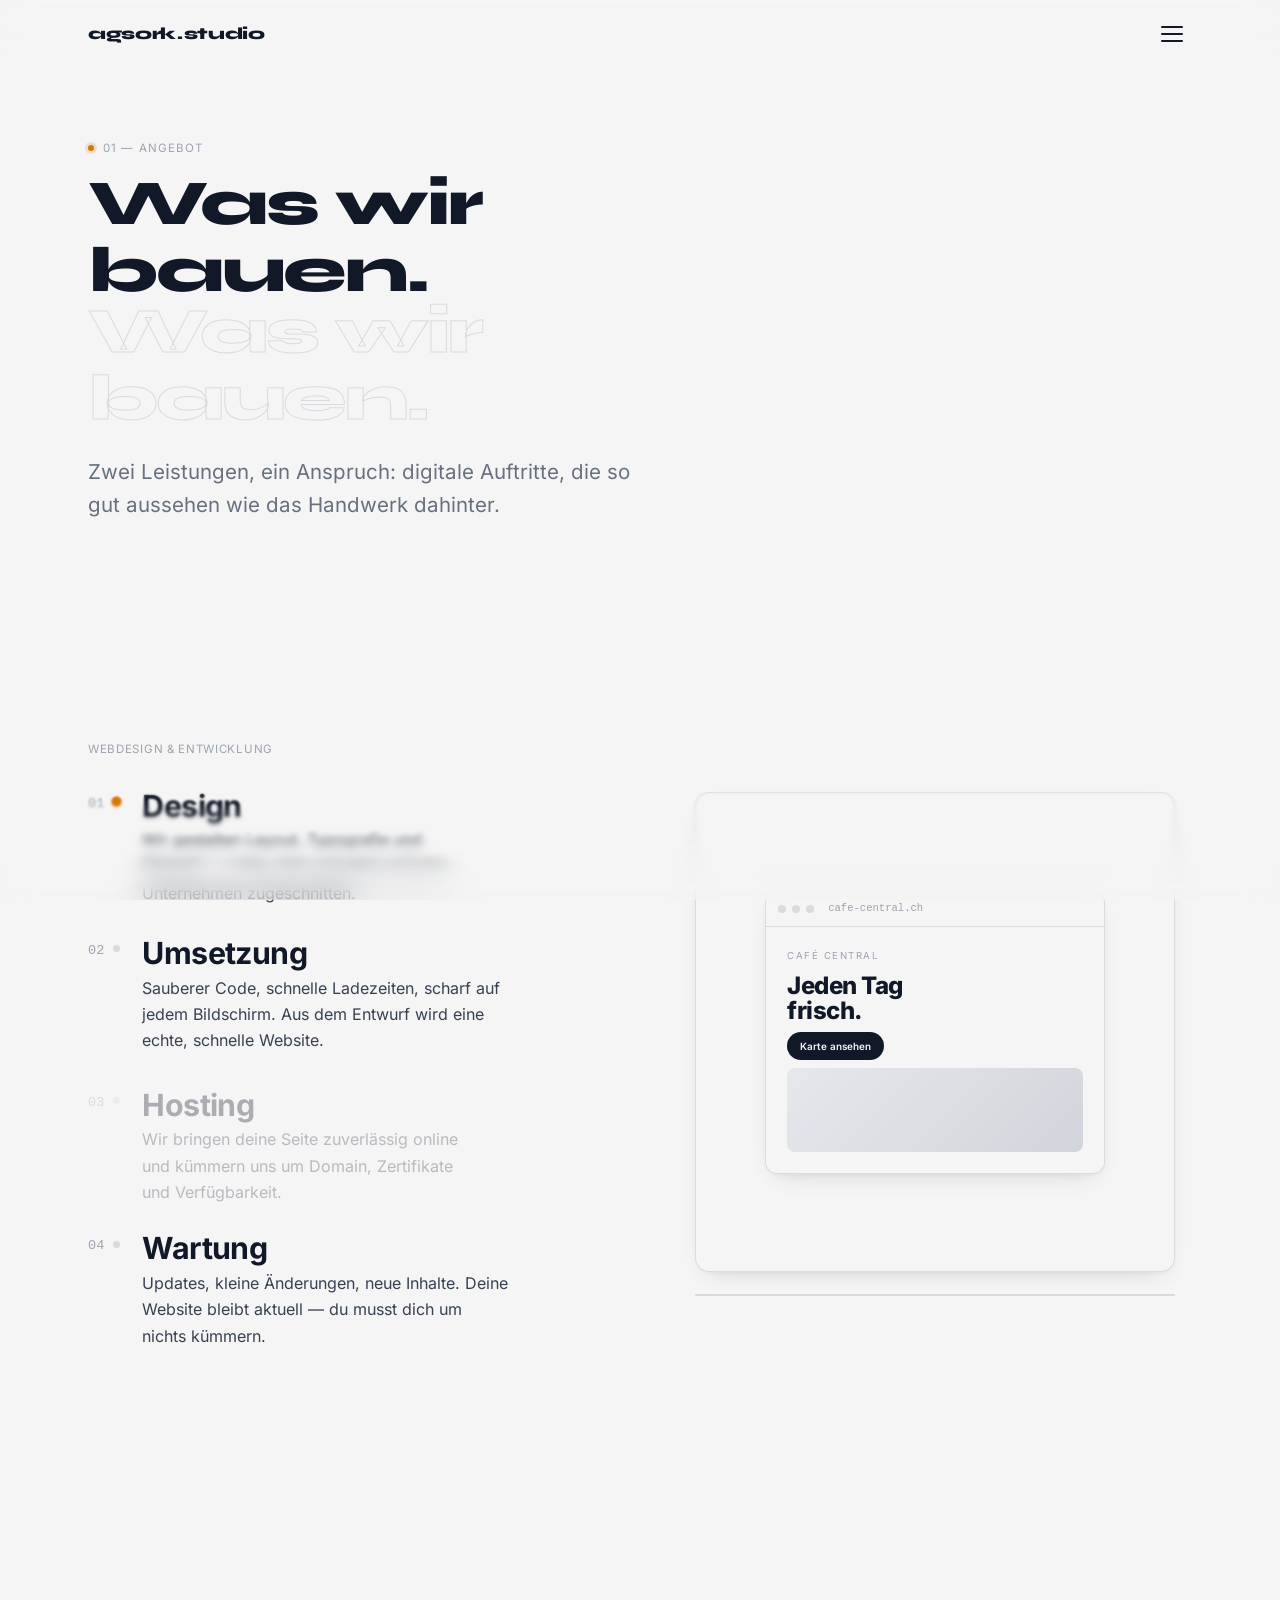
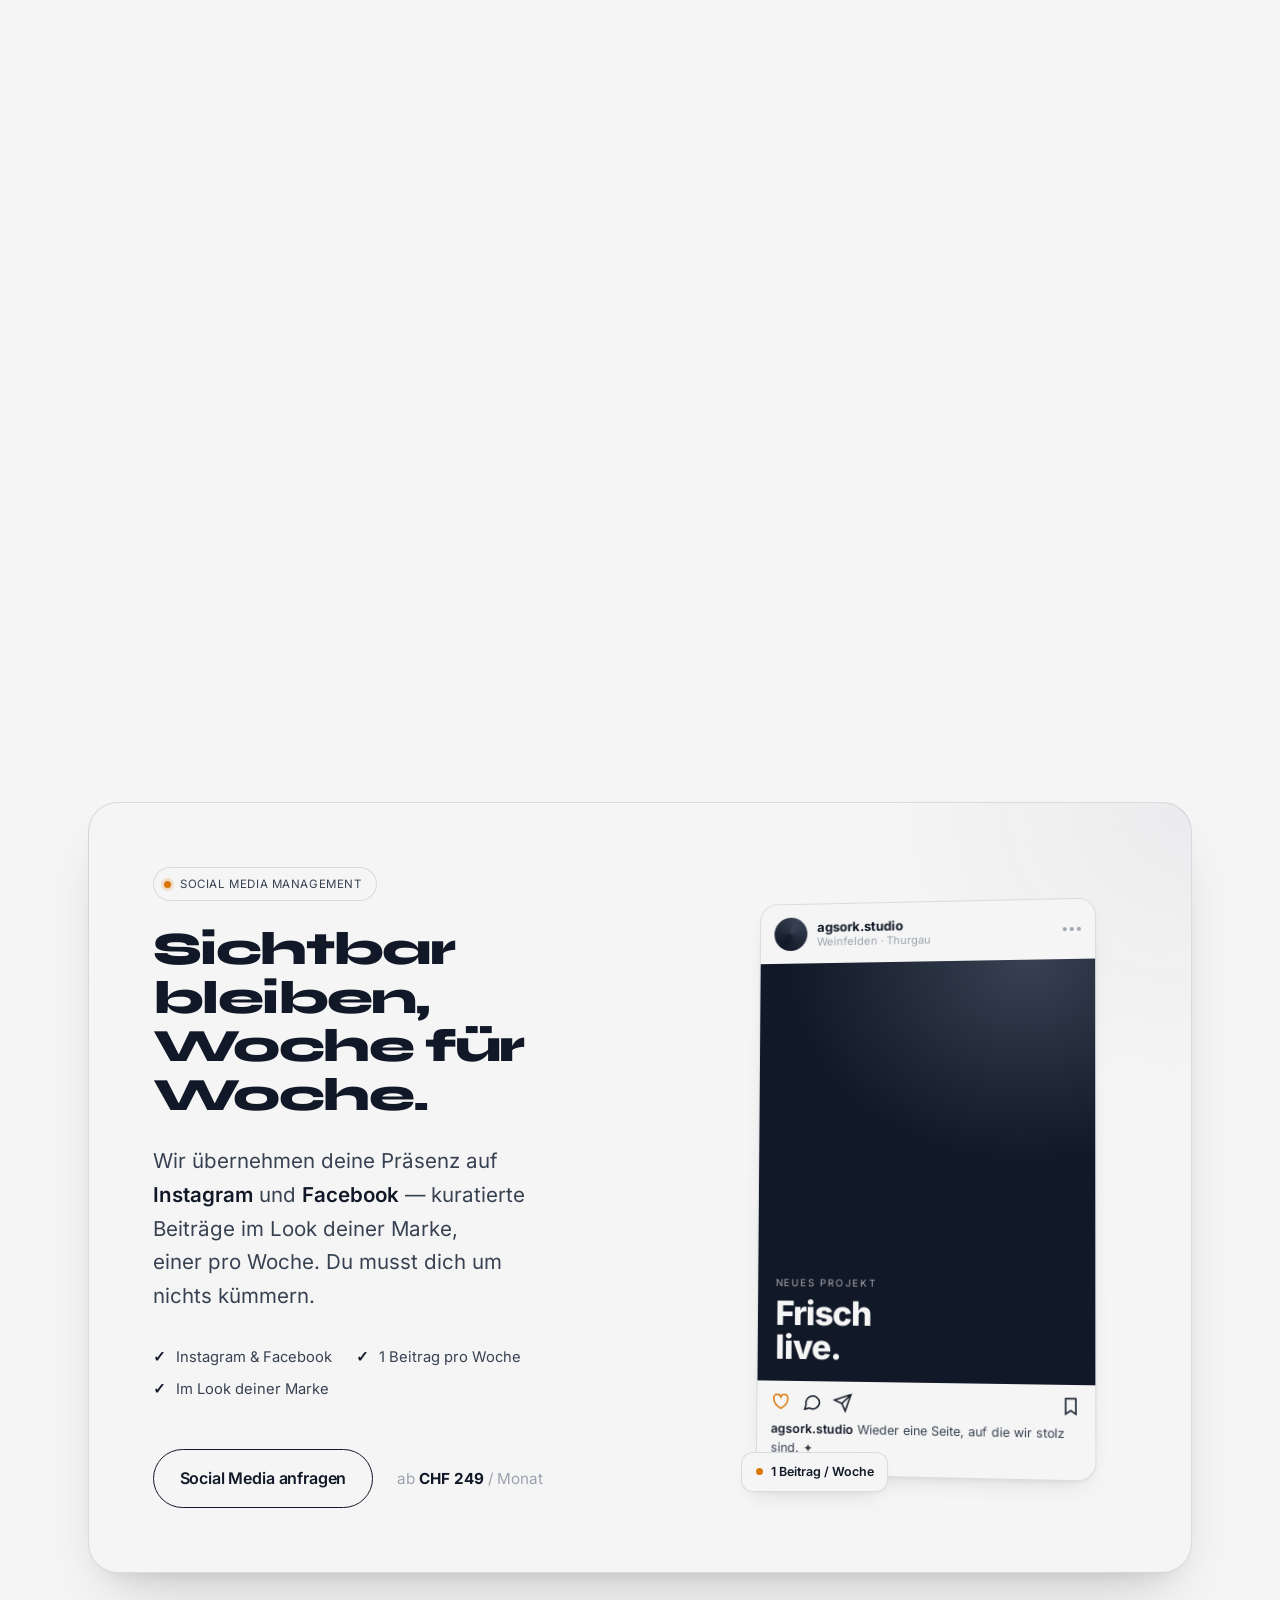
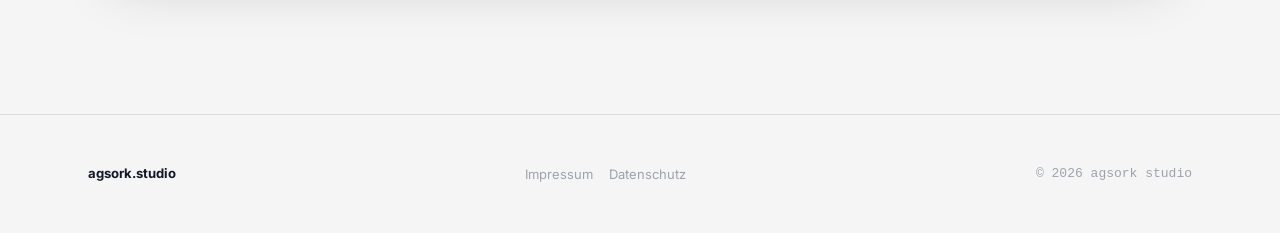
==== angebot/index.html @ 50e735db "P1-6: Portfolio selbstbewusster + Hero-Mockup gekennzeichnet - Portfolio-Lead einladend statt reiner" ====
<!DOCTYPE html>
<html lang="de-CH">
<head>
  <meta charset="UTF-8" />
  <meta name="viewport" content="width=device-width, initial-scale=1.0" />
  <title>Angebot — agsork studio</title>
  <meta
    name="description"
    content="Website-Erstellung und Social Media für Unternehmen im Thurgau: Design, Umsetzung, Hosting und Wartung — plus kuratierte Beiträge auf Instagram und Facebook."
  />

  <!-- Open Graph -->
  <meta property="og:type" content="website" />
  <meta property="og:url" content="https://agsork.studio/angebot/" />
  <meta property="og:title" content="Angebot — agsork studio" />
  <meta property="og:description" content="Website-Erstellung und Social Media für Unternehmen im Thurgau: Design, Umsetzung, Hosting und Wartung — plus kuratierte Beiträge auf Instagram und Facebook." />
  <meta property="og:locale" content="de_CH" />
  <meta property="og:site_name" content="agsork studio" />
  <meta property="og:image" content="https://agsork.studio/og-image.jpg" />

  <!-- Twitter / X -->
  <meta name="twitter:card" content="summary_large_image" />
  <meta name="twitter:site" content="@AgsorkStudio" />
  <meta name="twitter:image" content="https://agsork.studio/og-image.jpg" />
  <meta name="twitter:title" content="Angebot — agsork studio" />
  <meta name="twitter:description" content="Website-Erstellung und Social Media für Unternehmen im Thurgau: Design, Umsetzung, Hosting und Wartung — plus kuratierte Beiträge auf Instagram und Facebook." />

  <link rel="canonical" href="https://agsork.studio/angebot/" />

  <!-- Favicon: Original-Logo (PNG) -->
  <link rel="icon" type="image/png" sizes="32x32" href="/favicon-32.png?v=3" />
  <link rel="apple-touch-icon" sizes="180x180" href="/apple-touch-icon.png?v=3" />

  <!-- Schriften werden lokal gehostet (DSGVO/DSG Schweiz): @font-face in
       styles.css, Dateien unter /fonts/. Keine Anfrage an Google-Server. -->

  <link rel="stylesheet" href="/styles.css?v=1.4.11" />
</head>

<body>
  <!-- Skip-Link für Tastatur-/Screenreader-Nutzung -->
  <a class="skip-link" href="#main">Zum Inhalt springen</a>

  <!-- ============================================================
       KOPFZEILE / NAVIGATION
       Die volle Leiste minimiert sich beim Scrollen in die
       Liquid-Glass-Pille (.glass-dock); Refraktion via SVG-Filter
       (script.js, GlassDock), Fallback: Frosted Glass.
       ============================================================ -->
  <header class="site-header" id="siteHeader">
    <div class="container nav-shell">
      <div class="glass-dock" id="glassDock">
        <a class="wordmark" href="/" aria-label="agsork studio – Startseite">
          agsork<span class="wordmark-dot">.</span>studio
        </a>

        <button
          class="nav-toggle"
          id="navToggle"
          aria-expanded="false"
          aria-controls="menuOverlay"
          aria-haspopup="true"
          aria-label="Menü öffnen"
        >
          <span></span><span></span><span></span>
        </button>
      </div>
    </div>
  </header>

  <!-- ============================================================
       NAVIGATIONS-OVERLAY — MENÜ-LISTE
       Der Drei-Strich-Button fasst die vier Ziele zusammen und öffnet
       dieses Vollflächen-Overlay: die Ziele erscheinen als klare, grosse
       Liste (Mechanik in script.js → NavMenu). Jedes Ziel ist eine
       eigene Seite.
       ============================================================ -->
  <div class="menu-overlay" id="menuOverlay" aria-hidden="true">
    <nav class="option-wheel" id="navWheel" aria-label="Hauptnavigation">
      <a class="option-wheel__item" href="/angebot/">Angebot</a>
      <a class="option-wheel__item" href="/pricing/">Pricing</a>
      <a class="option-wheel__item" href="/portfolio/">Portfolio</a>
      <a class="option-wheel__item" href="/kontakt/">Kontakt</a>
    </nav>
  </div>

  <main id="main">
    <!-- ============================================================
         ANGEBOTE
         ============================================================ -->
    <section class="section angebot" id="angebot">
      <div class="container">
        <header class="section-head">
          <p class="eyebrow reveal">01 — Angebot</p>
          <h1 class="kinetic-title">
            <span class="kt-row" data-dir="l">Was wir bauen.</span>
            <span class="kt-row kt-ghost" data-dir="r" aria-hidden="true">Was wir bauen.</span>
          </h1>
          <p class="section-lead reveal" style="--i: 1">
            Zwei Leistungen, ein Anspruch: digitale Auftritte, die so gut
            aussehen wie das Handwerk dahinter.
          </p>
        </header>
      </div>

      <!-- ---------- 4.1 Website-Erstellung: sticky Scroll-Story ---------- -->
      <div class="ws-scroll" id="wsScroll" data-steps="4">
        <div class="ws-sticky">
          <div class="container ws-grid">
            <!-- Textspalte: Schritte -->
            <div class="ws-text">
              <p class="ws-kicker">Webdesign &amp; Entwicklung</p>
              <ol class="ws-steps" id="wsSteps">
                <li class="ws-step is-active" data-step="0">
                  <span class="ws-num">01</span>
                  <h2>Design</h2>
                  <p>
                    Wir gestalten Layout, Typografie und Bildwelt — ruhig, edel
                    und ganz auf dein Unternehmen zugeschnitten.
                  </p>
                </li>
                <li class="ws-step" data-step="1">
                  <span class="ws-num">02</span>
                  <h2>Umsetzung</h2>
                  <p>
                    Sauberer Code, schnelle Ladezeiten, scharf auf jedem Bildschirm.
                    Aus dem Entwurf wird eine echte, schnelle Website.
                  </p>
                </li>
                <li class="ws-step" data-step="2">
                  <span class="ws-num">03</span>
                  <h2>Hosting</h2>
                  <p>
                    Wir bringen deine Seite zuverlässig online und kümmern uns um
                    Domain, Zertifikate und Verfügbarkeit.
                  </p>
                </li>
                <li class="ws-step" data-step="3">
                  <span class="ws-num">04</span>
                  <h2>Wartung</h2>
                  <p>
                    Updates, kleine Änderungen, neue Inhalte. Deine Website bleibt
                    aktuell — du musst dich um nichts kümmern.
                  </p>
                </li>
              </ol>
            </div>

            <!-- Visualspalte: wechselt mit dem Scroll -->
            <div class="ws-visual" aria-hidden="true">
              <div class="ws-frame">
                <!-- 01 Design: Miniatur-Mockup statt abstrakter Balken (Aufgabe 8) -->
                <div class="ws-vis is-active" data-vis="0">
                  <div class="mini-browser">
                    <div class="mb-bar">
                      <span></span><span></span><span></span>
                      <em class="mb-url">cafe-central.ch</em>
                    </div>
                    <div class="mb-page">
                      <p class="mb-eyebrow">Café Central</p>
                      <p class="mb-title">Jeden Tag<br />frisch.</p>
                      <span class="mb-cta">Karte ansehen</span>
                      <div class="mb-media"></div>
                    </div>
                  </div>
                </div>
                <!-- 02 Umsetzung -->
                <div class="ws-vis" data-vis="1">
                  <div class="vis-build">
                    <span class="vb-line">&lt;section&gt;</span>
                    <span class="vb-line vb-indent">&lt;h1&gt;agsork&lt;/h1&gt;</span>
                    <span class="vb-line vb-indent">&lt;p&gt;…&lt;/p&gt;</span>
                    <span class="vb-line">&lt;/section&gt;</span>
                    <span class="vb-caret"></span>
                  </div>
                </div>
                <!-- 03 Hosting: SSL/Domain-Statusanzeige statt Node-Graph (Aufgabe 8) -->
                <div class="ws-vis" data-vis="2">
                  <div class="vh-panel">
                    <p class="vh-url">
                      <svg class="vh-lock" viewBox="0 0 24 24" fill="none" stroke="currentColor" stroke-width="2"><rect x="4" y="10" width="16" height="11" rx="2"/><path d="M8 10V7a4 4 0 0 1 8 0v3"/></svg>
                      https://deine-firma.ch
                    </p>
                    <ul class="vh-status">
                      <li><span>SSL-Zertifikat</span><b class="vh-ok">Gültig</b></li>
                      <li><span>Domain</span><b class="vh-ok">Aktiv</b></li>
                      <li><span>Server</span><b class="vh-live"><i></i>Online</b></li>
                    </ul>
                  </div>
                </div>
                <!-- 04 Wartung: „Update verfügbar → installiert"-Sequenz (Aufgabe 8) -->
                <div class="ws-vis" data-vis="3">
                  <div class="vu-card">
                    <p class="vu-row">
                      <i class="vu-dot"></i>
                      <span class="vu-text vu-text--avail">Update verfügbar…</span>
                      <span class="vu-text vu-text--done">✓ Installiert</span>
                    </p>
                    <span class="vu-bar"><i class="vu-fill"></i></span>
                    <p class="vu-meta">Wir kümmern uns — du merkst nichts davon.</p>
                  </div>
                </div>
              </div>

              <!-- Fortschrittsanzeige -->
              <div class="ws-progress">
                <span class="ws-progress-fill" id="wsProgressFill"></span>
              </div>
            </div>
          </div>
        </div>
      </div>

      <!-- ---------- Social Media Management ---------- -->
      <div class="social" id="social">
        <div class="container">
          <div class="social-panel">
            <div class="social-copy">
              <p class="social-kicker reveal">
                <span class="social-kicker-dot" aria-hidden="true"></span>
                Social Media Management
              </p>
              <h2 class="social-title reveal" style="--i: 1">
                Sichtbar bleiben,<br />Woche für Woche.
              </h2>
              <p class="social-lead reveal" style="--i: 2">
                Wir übernehmen deine Präsenz auf <strong>Instagram</strong> und
                <strong>Facebook</strong> — kuratierte Beiträge im Look deiner Marke,
                einer pro Woche. Du musst dich um nichts kümmern.
              </p>
              <ul class="social-points reveal" style="--i: 3">
                <li>Instagram &amp; Facebook</li>
                <li>1 Beitrag pro Woche</li>
                <li>Im Look deiner Marke</li>
              </ul>
              <div class="social-actions reveal" style="--i: 4">
                <a class="btn btn-ghost magnetic" href="/kontakt/">Social Media anfragen</a>
                <span class="social-price">ab <strong>CHF&nbsp;249</strong>&nbsp;/&nbsp;Monat</span>
              </div>
            </div>

            <!-- Visual: ein Beitrag im Marken-Look (das Ergebnis) -->
            <div class="social-visual reveal" style="--i: 2" aria-hidden="true">
              <article class="sp-post">
                <header class="sp-head">
                  <span class="sp-avatar"></span>
                  <span class="sp-id"><b>agsork.studio</b><i>Weinfelden · Thurgau</i></span>
                  <span class="sp-more"><i></i><i></i><i></i></span>
                </header>
                <div class="sp-media">
                  <span class="sp-media-kick">Neues Projekt</span>
                  <p class="sp-media-title">Frisch<br />live.</p>
                </div>
                <div class="sp-bar">
                  <span class="sp-acts">
                    <svg viewBox="0 0 24 24" class="sp-ic sp-ic--like" fill="none" stroke="currentColor" stroke-width="1.8"><path d="M12 20S3.5 14.6 3.5 8.9A4.4 4.4 0 0 1 12 6.2 4.4 4.4 0 0 1 20.5 8.9C20.5 14.6 12 20 12 20Z"/></svg>
                    <svg viewBox="0 0 24 24" class="sp-ic" fill="none" stroke="currentColor" stroke-width="1.8"><path d="M21 11.5a8.4 8.4 0 0 1-12.3 7.5L3 20.5l1.6-5.4A8.4 8.4 0 1 1 21 11.5Z"/></svg>
                    <svg viewBox="0 0 24 24" class="sp-ic" fill="none" stroke="currentColor" stroke-width="1.8"><path d="M22 2 11 13M22 2l-7 20-4-9-9-4 20-7Z"/></svg>
                  </span>
                  <svg viewBox="0 0 24 24" class="sp-ic" fill="none" stroke="currentColor" stroke-width="1.8"><path d="M6 3h12v18l-6-4-6 4V3Z"/></svg>
                </div>
                <p class="sp-caption"><b>agsork.studio</b> Wieder eine Seite, auf die wir stolz sind. ✦</p>
              </article>
              <div class="sp-badge">
                <span class="sp-badge-dot" aria-hidden="true"></span>
                1&nbsp;Beitrag / Woche
              </div>
            </div>
          </div>
        </div>
      </div>
    </section>
  </main>

  <!-- ============================================================
       FOOTER
       ============================================================ -->
  <footer class="site-footer">
    <div class="container footer-inner">
      <span class="footer-mark">agsork.studio</span>
      <nav class="footer-legal" aria-label="Rechtliches">
        <button
          class="footer-legal-link"
          type="button"
          data-modal-open="modalImpressum"
          aria-haspopup="dialog"
          aria-controls="modalImpressum"
        >Impressum</button>
        <button
          class="footer-legal-link"
          type="button"
          data-modal-open="modalDatenschutz"
          aria-haspopup="dialog"
          aria-controls="modalDatenschutz"
        >Datenschutz</button>
      </nav>
      <span class="footer-year" id="footerYear">© 2026 agsork studio</span>
    </div>
  </footer>

  <!-- ============================================================
       RECHTLICHES — MODALS (Impressum / Datenschutz)
       ============================================================ -->
  <div
    class="modal"
    id="modalImpressum"
    role="dialog"
    aria-modal="true"
    aria-labelledby="modalImpressumTitle"
    aria-hidden="true"
  >
    <div class="modal-backdrop" data-modal-close></div>
    <div class="modal-card" tabindex="-1">
      <header class="modal-head">
        <h2 class="modal-title" id="modalImpressumTitle">Impressum</h2>
        <button class="modal-close" type="button" data-modal-close aria-label="Dialog schliessen">
          <svg viewBox="0 0 24 24" fill="none" stroke="currentColor" stroke-width="2" aria-hidden="true">
            <path d="M6 6l12 12M18 6 6 18" />
          </svg>
        </button>
      </header>
      <div class="modal-body">
        <p>
          Adrian Kux<br />
          Ottenbergstrasse 26<br />
          8572 Berg, Schweiz
        </p>
        <p>
          E-Mail: <a href="mailto:adrian.kux@agsork.studio">adrian.kux@agsork.studio</a><br />
          Telefon: <a href="tel:+41782694229">078 269 42 29</a>
        </p>
      </div>
    </div>
  </div>

  <div
    class="modal"
    id="modalDatenschutz"
    role="dialog"
    aria-modal="true"
    aria-labelledby="modalDatenschutzTitle"
    aria-hidden="true"
  >
    <div class="modal-backdrop" data-modal-close></div>
    <div class="modal-card" tabindex="-1">
      <header class="modal-head">
        <h2 class="modal-title" id="modalDatenschutzTitle">Datenschutzerklärung</h2>
        <button class="modal-close" type="button" data-modal-close aria-label="Dialog schliessen">
          <svg viewBox="0 0 24 24" fill="none" stroke="currentColor" stroke-width="2" aria-hidden="true">
            <path d="M6 6l12 12M18 6 6 18" />
          </svg>
        </button>
      </header>
      <div class="modal-body">
        <h3>Verantwortliche Person</h3>
        <p>
          Adrian Kux<br />
          Ottenbergstrasse 26<br />
          8572 Berg, Schweiz<br />
          E-Mail: <a href="mailto:adrian.kux@agsork.studio">adrian.kux@agsork.studio</a>
        </p>
        <p>
          Diese Datenschutzerklärung informiert dich darüber, welche
          Personendaten beim Besuch von agsork.studio bearbeitet werden.
        </p>
        <h3>Hosting und technische Bereitstellung</h3>
        <p>
          Diese Website wird über GitHub Pages gehostet und über Cloudflare
          als Content-Delivery-Netzwerk ausgeliefert. Dabei werden automatisch
          technische Daten wie deine IP-Adresse, Browsertyp und
          Zugriffszeitpunkt in Server-Logs verarbeitet. Beide Anbieter haben
          Serverstandorte auch in den USA; eine Datenübermittlung ins Ausland
          ist damit möglich.
        </p>
        <h3>Schriften</h3>
        <p>
          Die verwendeten Schriften werden lokal von diesem Server
          ausgeliefert. Es werden dabei keine Personendaten an Dritte
          (insbesondere nicht an Google) übermittelt.
        </p>
        <h3>Kontaktaufnahme per E-Mail</h3>
        <p>
          Wenn du uns über die auf der Website angegebene E-Mail-Adresse
          kontaktierst, werden die von dir mitgeteilten Daten (z. B. Name,
          E-Mail-Adresse, Inhalt deiner Nachricht) zur Bearbeitung deiner
          Anfrage verwendet. Eingehende E-Mails an adrian.kux@agsork.studio
          werden über Cloudflare Email Routing an ein Gmail-Postfach
          (Google LLC, USA) weitergeleitet.
        </p>
        <h3>Cookies</h3>
        <p>Diese Website selbst setzt keine eigenen Cookies.</p>
        <h3>Deine Rechte</h3>
        <p>
          Du hast das Recht, Auskunft über deine bei uns bearbeiteten
          Personendaten zu verlangen sowie deren Berichtigung oder Löschung
          zu beantragen. Wende dich dazu an die oben genannte Kontaktadresse.
        </p>
        <h3>Änderungen</h3>
        <p>
          Wir behalten uns vor, diese Datenschutzerklärung anzupassen, sobald
          sich die Datenbearbeitung auf dieser Website ändert (z. B. bei
          Einführung eines Kontaktformulars oder von Analyse-Tools).
        </p>
      </div>
    </div>
  </div>

  <script src="/script.js?v=1.4.11"></script>
</body>
</html>
---- styles.css ----
/* ============================================================
   agsork studio — styles.css
   Design-System: 4 neutrale Basisfarben + 1 Amber-Akzent, der
   ausschliesslich „live/aktueller Status" bedeutet (nie CTAs).
   Fonts: 2 Familien, LOKAL gehostet (DSGVO/DSG) — Inter (Body/UI),
   Syne (Display-Headlines & Wordmark). Zahlen/Meta: System-Mono.
   ============================================================ */

/* ---------- Schriften: lokal gehostet (Variable Fonts, /fonts/) ----------
   Kein Google-Fonts-Request mehr. Inter deckt 300–800 in EINER Datei ab,
   Syne 700–800 — zusammen ~83 KB. font-display: swap → sofort lesbar. */
@font-face {
  font-family: "Inter";
  font-style: normal;
  font-weight: 300 800;
  font-display: swap;
  src: url("/fonts/Inter-Variable.woff2") format("woff2");
}
@font-face {
  font-family: "Syne";
  font-style: normal;
  font-weight: 700 800;
  font-display: swap;
  src: url("/fonts/Syne-Variable.woff2") format("woff2");
}

/* ---------- Design-Tokens ---------- */
:root {
  /* Farben — 4 neutrale Basisfarben + 1 Akzent (Aufgabe 1) */
  --c-dark: #111827;   /* Überschriften; Hintergrund CTA Typ 1; Text CTA Typ 2 */
  --c-light: #F5F5F5;  /* Seitenhintergrund; Text CTA Typ 1; Hintergrund CTA Typ 2 */
  --c-mid: #374151;    /* Fliesstext-Grundton */
  --c-muted: #9CA3AF;  /* gedämpfter Fliesstext, Labels/Captions */
  --c-border: rgba(156, 163, 175, 0.32); /* Haarlinien — Tint von --c-muted */

  /* Einzige Akzentfarbe: Amber = „live/aktueller Status", NICHT für CTAs.
     (Alternative, falls kräftiger gewünscht: #EA580C) */
  --c-warm: #D97706;
  --c-warm-soft: rgba(217, 119, 6, 0.18);

  /* Tiefe: weiche, geschichtete Schatten (10x: Depth statt flacher Borders) */
  --shadow-sm: 0 1px 2px rgba(12, 14, 24, 0.04), 0 2px 5px rgba(12, 14, 24, 0.03);
  --shadow-md: 0 10px 24px -12px rgba(12, 14, 24, 0.16), 0 3px 8px -4px rgba(12, 14, 24, 0.07);
  --shadow-lg: 0 30px 60px -26px rgba(12, 14, 24, 0.24), 0 12px 26px -16px rgba(12, 14, 24, 0.12);

  /* Typo — vier Familien mit klar begrenzten Rollen (Aufgabe 2) */
  --font-body: "Inter", -apple-system, "Segoe UI", Roboto, Helvetica, Arial, sans-serif;
  /* Brand/Kicker war Silkscreen → jetzt Inter (2-Font-Setup). Die
     Wordmark nutzt separat Syne (--font-display), siehe .wordmark. */
  --font-brand: var(--font-body);
  /* Zahlen/Meta war JetBrains Mono → System-Mono (kein Webfont). */
  --font-mono: ui-monospace, "SF Mono", "Cascadia Mono", Menlo, Consolas, monospace;
  --font-display: "Syne", sans-serif;
  --fs-hero: clamp(2.75rem, 8.5vw, 6.25rem);
  --fs-h2: clamp(2.1rem, 5.5vw, 4rem);
  --fs-h3: clamp(1.4rem, 2.6vw, 1.9rem);
  --fs-h4: clamp(1.15rem, 1.8vw, 1.35rem);
  --fs-body: clamp(1rem, 1.05vw, 1.125rem);
  --fs-lead: clamp(1.1rem, 1.6vw, 1.35rem);
  --fs-small: 0.8125rem;
  --lh-tight: 1.04;
  --lh-body: 1.65;

  /* Spacing-System */
  --space-1: 0.5rem;
  --space-2: 1rem;
  --space-3: 1.5rem;
  --space-4: 2rem;
  --space-5: 3rem;
  --space-6: 4rem;
  --space-7: 6rem;
  --space-8: 8rem;

  /* Layout */
  --maxw: 1200px;
  --gutter: clamp(1.25rem, 5vw, 3rem);
  --section-pad: clamp(4.5rem, 11vw, 9rem);
  --radius: 14px;
  --header-h: 68px;

  /* Easing — milkshake: überschwingend/federnd */
  --ease-overshoot: cubic-bezier(0.16, 1.3, 0.3, 1);
  --ease-back: cubic-bezier(0.34, 1.56, 0.64, 1);
  --ease-out: cubic-bezier(0.22, 1, 0.36, 1);
}

/* ---------- Reset & Basis ---------- */
*,
*::before,
*::after {
  box-sizing: border-box;
  margin: 0;
  padding: 0;
}

html {
  scroll-behavior: smooth;
  scroll-padding-top: calc(var(--header-h) + 12px);
  -webkit-text-size-adjust: 100%;
}

body {
  font-family: var(--font-body);
  font-size: var(--fs-body);
  line-height: var(--lh-body);
  color: var(--c-mid);
  background: var(--c-light);
  -webkit-font-smoothing: antialiased;
  text-rendering: optimizeLegibility;
  overflow-x: hidden;
}

h1, h2, h3, h4 {
  color: var(--c-dark);
  line-height: var(--lh-tight);
  font-weight: 700;
  letter-spacing: -0.02em;
}

p { text-wrap: pretty; }

a { color: inherit; text-decoration: none; }

img, svg, canvas { display: block; max-width: 100%; }

::selection { background: var(--c-dark); color: var(--c-light); }

/* Sichtbarer Fokus für Tastatur */
:focus-visible {
  outline: 2px solid var(--c-dark);
  outline-offset: 3px;
  border-radius: 4px;
}

.skip-link {
  position: fixed;
  top: -100px;
  left: var(--gutter);
  z-index: 200;
  background: var(--c-dark);
  color: var(--c-light);
  padding: 0.6rem 1rem;
  border-radius: 8px;
  font-size: var(--fs-small);
  transition: top 0.25s var(--ease-out);
}
.skip-link:focus { top: 12px; }

/* ---------- Layout-Helfer ---------- */
.container {
  width: 100%;
  max-width: var(--maxw);
  margin-inline: auto;
  padding-inline: var(--gutter);
}

.section {
  padding-block: var(--section-pad);
}

/* Unterseiten (1.4): ist ein Abschnitt das erste Element im <main>, liegt er
   direkt unter der fixen Kopfzeile → zusätzlicher oberer Abstand, damit die
   Eyebrow/Headline nicht an der Leiste klebt. Auf der Startseite ist das
   erste Element der Hero (nicht .section) → hier nicht betroffen. */
main > .section:first-child {
  padding-top: calc(var(--header-h) + clamp(2.25rem, 5vw, 4rem));
}

/* Sticky-Footer: kurze Seiten (z. B. Kontakt) sollen den Footer trotzdem
   an den unteren Rand schieben statt Leerraum darunter zu lassen. */
body {
  min-height: 100svh;
  display: flex;
  flex-direction: column;
}
main { flex: 1 0 auto; }
.site-footer { flex-shrink: 0; }

/* Abgesetzte Sektionen: KEIN eigener Grauton mehr — Rhythmus/Trennung
   ausschliesslich über Haarlinien-Borders (Aufgabe 1) */
.pricing { border-block: 1px solid var(--c-border); }
.kontakt { border-top: 1px solid var(--c-border); }

/* ---------- Buttons ---------- */
.btn {
  display: inline-flex;
  align-items: center;
  justify-content: center;
  gap: 0.5rem;
  padding: 0.95rem 1.6rem;
  font-size: var(--fs-body);
  font-weight: 600;
  letter-spacing: -0.01em;
  border-radius: 100px;
  border: 1px solid transparent;
  cursor: pointer;
  transition: transform 0.5s var(--ease-back), background 0.3s ease,
    color 0.3s ease, border-color 0.3s ease;
  will-change: transform;
}
.btn-lg { padding: 1.1rem 2.1rem; font-size: var(--fs-lead); }

.btn-primary { background: var(--c-dark); color: var(--c-light); box-shadow: var(--shadow-md); }
.btn-primary:hover { transform: translateY(-3px) scale(1.02); box-shadow: var(--shadow-lg); }

.btn-ghost {
  background: transparent;
  color: var(--c-dark);
  border-color: var(--c-dark);
}
.btn-ghost:hover { transform: translateY(-3px) scale(1.02); background: var(--c-dark); color: var(--c-light); }

.btn-text {
  display: inline-flex;
  align-items: center;
  gap: 0.4rem;
  font-weight: 500;
  color: var(--c-mid);
  position: relative;
  padding: 0.5rem 0.2rem;
}
.btn-text::after {
  content: "";
  position: absolute;
  left: 0.2rem;
  bottom: 0.25rem;
  width: 0;
  height: 1px;
  background: var(--c-dark);
  transition: width 0.4s var(--ease-out);
}
.btn-text:hover { color: var(--c-dark); }
.btn-text:hover::after { width: calc(100% - 0.4rem); }

/* ============================================================
   KOPFZEILE — GLASS DOCK
   Volle, transparente Leiste am Seitenanfang; beim Scrollen
   minimiert sie sich in eine schwebende Liquid-Glass-Pille.
   Die Refraktion (backdrop-filter: url(#glassDockFilter)) baut
   script.js (GlassDock) — hier liegen Morph & Fallback-Optik.
   ============================================================ */
.site-header {
  position: fixed;
  inset: 0 0 auto 0;
  z-index: 100;
  height: var(--header-h);
  display: flex;
  align-items: center;
  /* nur die Pille selbst fängt Klicks — die Flächen daneben
     bleiben durchklickbar, sobald die Leiste minimiert ist */
  pointer-events: none;
}

.nav-shell { display: flex; }

.glass-dock {
  pointer-events: auto;
  position: relative;
  display: flex;
  align-items: center;
  justify-content: space-between;
  width: 100%;
  max-width: 100%;
  margin-inline: auto;
  padding: 0.45rem 0;
  border-radius: 100px;
  background: transparent;
  transition:
    max-width 0.65s var(--ease-out),
    padding 0.65s var(--ease-out),
    background 0.45s ease,
    box-shadow 0.45s ease;
}

/* minimierter Zustand: schwebende Pille, mittig */
.site-header.is-condensed .glass-dock {
  max-width: 680px;
  padding: 0.6rem 1.6rem;
}

/* --- Glas-Optik der Pille (script.js setzt genau EINE Klasse) ---
   Standard: klares Liquid-Glass bei 5px — durchgehend, kein Umschalten
   beim Scrollen (siehe .glass-frost unten).
   1) .glass-frost — Standard überall: klares Glas, blur(5px)
   2) .glass-solid — ohne backdrop-filter: halbdeckende Fläche
   3) .glass-svg   — NUR wenn CFG.refraction=true (script.js): echte
                     SVG-Refraktion mit chromatischer Aberration. Sieht
                     im Stand edel aus, ruckelt/glitcht aber beim Scrollen
                     → standardmässig AUS. */
.site-header.is-condensed .glass-dock.glass-svg {
  /* wie das reactbits-Original: backgroundOpacity 0, saturation 1 —
     reine Refraktion ohne Milch-Schleier */
  background: transparent;
  -webkit-backdrop-filter: url(#glassDockFilter) saturate(1);
  backdrop-filter: url(#glassDockFilter) saturate(1);
  box-shadow:
    0 0 2px 1px color-mix(in oklch, black, transparent 85%) inset,
    0 0 10px 4px color-mix(in oklch, black, transparent 90%) inset,
    0 4px 16px rgba(17, 17, 26, 0.05),
    0 8px 24px rgba(17, 17, 26, 0.05),
    0 16px 56px rgba(17, 17, 26, 0.05),
    0 4px 16px rgba(17, 17, 26, 0.05) inset,
    0 8px 24px rgba(17, 17, 26, 0.05) inset,
    0 16px 56px rgba(17, 17, 26, 0.05) inset;
}
/* Scroll-Degrade (script.js): während des Scrollens rendert die Pille
   mit einem günstigen, fast klaren Glas (nur Hauch von Blur — bewusst
   KEIN Milchglas) — der SVG-Filter müsste sonst jeden Frame den
   kompletten Backdrop neu rastern (Software-Pfad, ruckelt). Nach
   ~150ms Ruhe kehrt die echte Refraktion zurück. */
.site-header.is-condensed .glass-dock.glass-svg.is-scrolling {
  -webkit-backdrop-filter: blur(5px) saturate(1.2);
  backdrop-filter: blur(5px) saturate(1.2);
}
/* Standard-Look: klares, durchgehendes Glas bei 5px (kein Milchglas,
   kein Umschalten). Sehr leichte weisse Grundfläche für Definition, ein
   feiner Innen-Highlight oben + dezenter Schlagschatten für die "schwebt"-
   Optik. */
.site-header.is-condensed .glass-dock.glass-frost {
  background: hsl(0 0% 100% / 0.14);
  -webkit-backdrop-filter: blur(5px) saturate(1.2);
  backdrop-filter: blur(5px) saturate(1.2);
  box-shadow:
    inset 0 1px 0 0 rgba(255, 255, 255, 0.55),
    inset 0 0 0 1px rgba(255, 255, 255, 0.22),
    0 8px 30px rgba(17, 17, 26, 0.10),
    0 2px 12px rgba(17, 17, 26, 0.06);
}
.site-header.is-condensed .glass-dock.glass-solid {
  background: rgba(245, 245, 245, 0.92);
  box-shadow: var(--shadow-md), inset 0 0 0 1px var(--c-border);
}

/* in der Pille rücken die Links etwas zusammen */
/* unsichtbares SVG mit der Filter-Definition (script.js hängt es an
   den body). display:none würde den Filter in Chromium deaktivieren. */
.glass-defs {
  position: fixed;
  inset: 0;
  width: 100%;
  height: 100%;
  opacity: 0;
  pointer-events: none;
  z-index: -1;
}

/* Kopfzeile: Wordmark in Syne (distinktive Marken-Schrift) */
.wordmark {
  font-family: var(--font-display); /* Syne — distinktive Marken-Schrift */
  font-weight: 800;
  font-size: 1.05rem;
  letter-spacing: -0.02em;
  color: var(--c-dark);
  transition: color 0.4s ease;
}
/* Punkt übernimmt die normale Wordmark-Farbe — bewusst KEIN Akzent (Aufgabe 1/3) */
.wordmark-dot { margin-inline: 1px; }

/* Drei-Strich-Button — jetzt auf ALLEN Breiten sichtbar. Er fasst die
   vier Nav-Ziele zusammen; geöffnet zeigt sie das Option-Wheel-Overlay. */
.nav-toggle {
  display: flex;
  flex-direction: column;
  gap: 5px;
  width: 40px;
  height: 40px;
  align-items: center;
  justify-content: center;
  background: none;
  border: none;
  cursor: pointer;
  z-index: 2;
}
.nav-toggle span {
  display: block;
  width: 22px;
  height: 2px;
  background: var(--c-dark);
  border-radius: 2px;
  transition: transform 0.35s var(--ease-out), opacity 0.25s ease,
    background 0.4s ease;
}

/* Menü offen: dunkles Overlay dahinter → Wortmarke + Button hell, damit
   sie lesbar bleiben; die drei Striche klappen zum × zusammen. */
.site-header.nav-open .wordmark,
.site-header.nav-open .wordmark-dot { color: var(--c-light); }
.site-header.nav-open .nav-toggle span { background: var(--c-light); }
.site-header.nav-open .nav-toggle span:nth-child(1) { transform: translateY(7px) rotate(45deg); }
.site-header.nav-open .nav-toggle span:nth-child(2) { opacity: 0; }
.site-header.nav-open .nav-toggle span:nth-child(3) { transform: translateY(-7px) rotate(-45deg); }

/* Menü offen: die Glas-Pille tritt zurück (transparent, kein Filter),
   damit sie auf dem dunklen Overlay nicht als heller Kasten stört.
   (!important gewinnt gegen die spezifischeren .glass-*-Regeln.) */
.site-header.nav-open .glass-dock {
  background: transparent !important;
  -webkit-backdrop-filter: none !important;
  backdrop-filter: none !important;
  box-shadow: none !important;
}

/* ============================================================
   NAVIGATIONS-OVERLAY + MENÜ-LISTE (1.4)
   Der Drei-Strich-Button öffnet ein dunkles Vollflächen-Overlay; die
   vier Ziele erscheinen als klare, grosse Liste (Mechanik: script.js
   → NavMenu). Kein Rad, keine Scroll-Physik — schnell & barrierefrei.
   ============================================================ */
body.menu-open { overflow: hidden; } /* Seite hinter dem Overlay einfrieren */

.menu-overlay {
  position: fixed;
  inset: 0;
  z-index: 95; /* unter Header (100) → Drei-Strich-Button bleibt oben klickbar */
  display: grid;
  place-items: center;
  /* dunkler Grund mit dezenter Vignette Richtung Menü (oben rechts) */
  background:
    radial-gradient(120% 90% at 82% 22%, rgba(31, 41, 55, 0.85), transparent 58%),
    rgba(17, 24, 39, 0.97);
  -webkit-backdrop-filter: blur(10px);
  backdrop-filter: blur(10px);
  visibility: hidden;
  opacity: 0;
  /* visibility springt erst NACH dem Ausblenden (wie bei den Modals) */
  transition: opacity 0.5s var(--ease-out), visibility 0s linear 0.5s;
}
.menu-overlay.is-open {
  visibility: visible;
  opacity: 1;
  transition: opacity 0.5s var(--ease-out);
}

/* Das Rad füllt das Overlay; die Items sind absolut positioniert und
   werden von JS (NavWheel) pro Frame transformiert. */
/* Menü-Liste: grosse Ziele, mittig gestapelt. Grosszügige Hitboxen
   (padding), deutliche Hover-/Fokus-Zustände, aktuelle Seite markiert.
   (Klassennamen .option-wheel* aus Kompatibilität beibehalten — es ist
   jetzt eine schlichte Liste, kein Rad.) */
.option-wheel {
  display: flex;
  flex-direction: column;
  align-items: center;
  justify-content: center;
  gap: clamp(0.25rem, 1.2vh, 0.9rem);
  width: 100%;
  height: 100%;
  padding: var(--gutter);
}
.option-wheel__item {
  display: block;
  padding: clamp(0.5rem, 1.5vh, 1rem) clamp(1rem, 4vw, 2rem);
  font-family: var(--font-display);
  font-size: clamp(2.1rem, 7vw, 3.4rem);
  font-weight: 700;
  line-height: 1.1;
  letter-spacing: -0.02em;
  text-decoration: none;
  color: #9aa0aa; /* gedämpft auf dunklem Grund */
  border-radius: 12px;
  transition: color 0.25s ease, transform 0.35s var(--ease-out);
}
.option-wheel__item:hover,
.option-wheel__item:focus-visible {
  color: #ffffff;
  transform: translateX(6px);
}
.option-wheel__item:focus-visible {
  outline: 2px solid var(--c-light);
  outline-offset: 6px;
}
/* aktuelle Seite: hell + Amber-Punkt-Marker */
.option-wheel__item[aria-current="page"] { color: #ffffff; }
.option-wheel__item[aria-current="page"]::before {
  content: "";
  display: inline-block;
  width: 0.5rem;
  height: 0.5rem;
  margin-right: 0.65rem;
  border-radius: 50%;
  background: var(--c-warm);
  vertical-align: middle;
}
@media (prefers-reduced-motion: reduce) {
  .option-wheel__item { transition: color 0.2s ease; }
  .option-wheel__item:hover,
  .option-wheel__item:focus-visible { transform: none; }
}

/* ============================================================
   3 — HERO
   ============================================================ */
/* Conversion-Blueprint-Hero (hell): Kicker → Headline → Sub → CTA(s) →
   Trust-Strip links, Produkt-Visual (Outcome) rechts. Klarheit vor Effekt. */
.hero {
  position: relative;
  min-height: 92svh;
  display: flex;
  align-items: center;
  overflow: hidden;
  padding-block: calc(var(--header-h) + clamp(2rem, 6vh, 4rem))
    clamp(3rem, 8vh, 5.5rem);
  /* flach im neuen System: eine helle Grundfarbe, keine zweite Tonstufe */
  background: var(--c-light);
}
.hero-grid {
  display: grid;
  grid-template-columns: 1.05fr 0.95fr;
  align-items: center;
  gap: clamp(2.5rem, 6vw, 5.5rem);
  width: 100%;
}
.hero-copy {
  position: relative;
  z-index: 2;
  max-width: 37rem;
}
/* Kicker / Positionierungs-Strip */
.hero-kicker {
  display: inline-flex;
  align-items: center;
  gap: 0.55rem;
  font-size: var(--fs-small);
  font-weight: 600;
  color: var(--c-mid);
  background: var(--c-light);
  border: 1px solid var(--c-border);
  padding: 0.4rem 0.9rem 0.4rem 0.65rem;
  border-radius: 100px;
  margin-bottom: var(--space-3);
}
.hero-kicker-dot {
  width: 7px;
  height: 7px;
  border-radius: 50%;
  background: var(--c-warm);
  box-shadow: 0 0 0 3px var(--c-warm-soft);
}
.hero-title {
  /* eigener, kleinerer Maßstab als --fs-hero: passt in die Textspalte (2 Zeilen) */
  font-size: clamp(2.4rem, 4.9vw, 4.15rem);
  font-weight: 800;
  letter-spacing: -0.035em;
  color: var(--c-dark);
  max-width: 14ch;
}
.hero-sub {
  margin-top: var(--space-3);
  font-size: var(--fs-lead);
  color: var(--c-mid);
  max-width: 42ch;
}
.hero-sub strong { color: var(--c-dark); font-weight: 600; }
.hero-actions {
  margin-top: var(--space-4);
  display: flex;
  align-items: center;
  gap: var(--space-2);
  flex-wrap: wrap;
}
/* Trust-Strip: ehrliche Signale statt erfundener Zahlen */
.hero-trust {
  margin-top: var(--space-4);
  list-style: none;
  display: flex;
  flex-wrap: wrap;
  gap: 0.5rem 1.5rem;
}
.hero-trust li {
  position: relative;
  padding-left: 1.45rem;
  font-size: 0.92rem;
  color: var(--c-mid);
}
.hero-trust li::before {
  content: "✓";
  position: absolute;
  left: 0;
  top: 0;
  color: var(--c-dark); /* neutral: Vertrauen/Bestätigung, kein „Live"-Signal */
  font-weight: 700;
}

/* ---------- Produkt-Visual: Browser-Mockup zeigt das Ergebnis ---------- */
.hero-visual {
  position: relative;
  z-index: 2;
  justify-self: center;
  width: 100%;
  max-width: 540px;
  perspective: 1400px;
}
.hv-browser {
  border: 1px solid var(--c-border);
  border-radius: 16px;
  overflow: hidden;
  background: var(--c-light);
  box-shadow: 0 40px 80px -34px rgba(12, 14, 34, 0.4),
    0 10px 30px -16px rgba(12, 14, 34, 0.16);
  transform: rotateY(-7deg) rotateX(2.5deg);
  transition: transform 0.7s var(--ease-out);
  will-change: transform;
}
.hero-visual:hover .hv-browser { transform: rotateY(-2deg) rotateX(1deg); }
.hv-bar {
  display: flex;
  align-items: center;
  gap: 7px;
  padding: 12px 15px;
  border-bottom: 1px solid var(--c-border);
}
.hv-bar > span { width: 10px; height: 10px; border-radius: 50%; background: var(--c-border); }
.hv-url {
  margin-left: 12px;
  font-style: normal;
  font-family: var(--font-mono);
  font-size: 0.76rem;
  color: var(--c-muted);
  border: 1px solid var(--c-border);
  border-radius: 100px;
  padding: 3px 13px;
}
.hv-page { padding: clamp(1.2rem, 2.6vw, 1.9rem); display: grid; gap: 0.85rem; }
.hv-nav {
  display: flex;
  align-items: center;
  justify-content: space-between;
  margin-bottom: 0.3rem;
}
.hv-logo { width: 72px; height: 12px; border-radius: 6px; background: var(--c-dark); }
.hv-links { display: flex; gap: 9px; }
.hv-links i { width: 26px; height: 8px; border-radius: 5px; background: var(--c-border); }
.hv-eyebrow {
  font-size: 0.66rem;
  letter-spacing: 0.18em;
  text-transform: uppercase;
  color: var(--c-muted);
}
.hv-title {
  font-size: clamp(1.7rem, 3.6vw, 2.3rem);
  font-weight: 800;
  letter-spacing: -0.03em;
  color: var(--c-dark);
  line-height: 1.04;
}
.hv-cta {
  justify-self: start;
  font-size: 0.78rem;
  font-weight: 600;
  color: var(--c-light);
  background: var(--c-dark);
  padding: 0.5rem 1.05rem;
  border-radius: 100px;
}
.hv-media {
  height: clamp(96px, 16vw, 140px);
  border-radius: 11px;
  margin-top: 0.3rem;
  background: linear-gradient(135deg, #e5e7eb, #d1d5db); /* neutrale Grautöne der Token-Familie */
  position: relative;
  overflow: hidden;
}
.hv-media::after {
  content: "";
  position: absolute;
  inset: 0;
  background: repeating-linear-gradient(-45deg, rgba(12, 14, 34, 0.05) 0 1px, transparent 1px 17px);
}
/* schwebende „Markenfarben"-Karte: Tiefe + zeigt das Design-Handwerk */
.hv-badge {
  position: absolute;
  left: -8px;
  bottom: -20px;
  display: inline-flex;
  align-items: center;
  gap: 0.55rem;
  background: var(--c-light);
  border: 1px solid var(--c-border);
  border-radius: 13px;
  padding: 0.6rem 0.95rem;
  box-shadow: 0 20px 44px -18px rgba(12, 14, 34, 0.34);
  font-size: 0.8rem;
  font-weight: 600;
  color: var(--c-dark);
  animation: heroFloat 6s var(--ease-out) infinite;
}
.hv-badge-swatches { display: flex; }
.hv-badge-swatches i {
  width: 17px;
  height: 17px;
  border-radius: 50%;
  border: 2px solid var(--c-light);
  margin-left: -6px;
}
.hv-badge-swatches i:nth-child(1) { background: var(--c-dark); margin-left: 0; }
.hv-badge-swatches i:nth-child(2) { background: var(--c-muted); }
.hv-badge-swatches i:nth-child(3) { background: var(--c-warm); }
@keyframes heroFloat {
  0%, 100% { transform: translateY(0); }
  50% { transform: translateY(-7px); }
}
.hero-scroll {
  position: absolute;
  bottom: clamp(0.5rem, 1.4vh, 1rem);
  left: 50%;
  transform: translateX(-50%);
  z-index: 2;
  display: flex;
  flex-direction: column;
  align-items: center;
  gap: 0.6rem;
  font-size: 0.7rem;
  letter-spacing: 0.22em;
  text-transform: uppercase;
  color: var(--c-muted);
}
.hero-scroll-line {
  width: 1px;
  height: 42px;
  background: linear-gradient(var(--c-muted), transparent);
  position: relative;
  overflow: hidden;
}
.hero-scroll-line::after {
  content: "";
  position: absolute;
  inset: 0;
  background: var(--c-dark);
  animation: scrollPulse 2.4s var(--ease-out) infinite;
}
@keyframes scrollPulse {
  0% { transform: translateY(-100%); }
  60%, 100% { transform: translateY(100%); }
}

/* ============================================================
   REVEAL-UTILITIES (Milkshake-Reveals, gestaffelt)
   ============================================================ */
.reveal {
  opacity: 0;
  transform: translateY(28px);
  transition: opacity 0.9s var(--ease-out),
    transform 0.9s var(--ease-overshoot);
  transition-delay: calc(var(--i, 0) * 90ms);
}
.reveal.is-visible {
  opacity: 1;
  transform: none;
}

/* Gegenläufiges Titel-Motiv */
.kinetic-title {
  overflow: hidden;
  font-size: var(--fs-h2);
  font-weight: 800;
  letter-spacing: -0.035em;
  margin-block: 0.2em 0.35em;
}
.kt-row {
  display: block;
  transform: translateX(-115%);
  opacity: 0;
  transition: transform 1.05s var(--ease-overshoot), opacity 0.6s ease;
}
.kt-row[data-dir="r"] { transform: translateX(115%); }
.kinetic-title.is-visible .kt-row { transform: none; opacity: 1; }
.kinetic-title.is-visible .kt-row[data-dir="r"] { transition-delay: 0.08s; }

/* "Ghost"-Zeile: ausgestanzte Outline-Type, monochrom */
.kt-ghost {
  color: transparent;
  -webkit-text-stroke: 1px var(--c-border);
  margin-top: -0.08em;
  opacity: 0.9;
}

/* ---------- Sektions-Kopf ---------- */
.section-head {
  max-width: 56ch;
  margin-bottom: clamp(2.5rem, 6vw, 4.5rem);
}
.eyebrow {
  display: inline-flex;
  align-items: center;
  gap: 0.55rem;
  font-family: var(--font-brand);
  font-size: 0.72rem;
  font-weight: 400;
  letter-spacing: 0.1em; /* Inter-Label: etwas Sperrung für den Kicker-Look */
  text-transform: uppercase;
  color: var(--c-muted);
}
.eyebrow::before {
  content: "";
  width: 6px;
  height: 6px;
  border-radius: 50%;
  background: var(--c-warm);
  box-shadow: 0 0 0 3px var(--c-warm-soft);
}
.section-lead {
  font-size: var(--fs-lead);
  color: var(--c-mid);
}

/* ---------- Typo-Rollen (Aufgabe 2) ---------- */
/* Display-Font Syne — AUSSCHLIESSLICH diese Klassen, bewusst KEINE
   pauschale h1–h4-Regel. (.hv-title und alle Karten-h3/h4 bleiben Inter.) */
.hero-title,
.kinetic-title,
.social-title,
.price-promise {
  font-family: var(--font-display);
}

/* Mono für Zahlen/Preise — nicht für ganze Sätze */
.price-amount,
.cur {
  font-family: var(--font-mono);
}
.price-sub { font-family: var(--font-mono); }
.price-sub em { font-family: var(--font-body); } /* „Hosting & Wartung" bleibt Inter */

/* ============================================================
   4.1 — WEBSITE: STICKY SCROLL-STORY
   ============================================================ */
.ws-scroll {
  position: relative;
  /* Höhe = Schritte × Viewport (siehe data-steps) */
  height: calc(4 * 92vh);
}
.ws-sticky {
  position: sticky;
  top: 0;
  height: 100vh;
  height: 100svh;
  display: flex;
  align-items: center;
}
.ws-grid {
  display: grid;
  grid-template-columns: 1fr 1fr;
  gap: clamp(2rem, 6vw, 5rem);
  align-items: center;
  width: 100%;
}
.ws-kicker {
  font-family: var(--font-brand);
  font-size: 0.72rem;
  font-weight: 400;
  letter-spacing: 0.06em;
  text-transform: uppercase;
  color: var(--c-muted);
  margin-bottom: var(--space-4);
}
.ws-steps { list-style: none; display: grid; gap: clamp(1.2rem, 3vw, 2rem); }
.ws-step {
  position: relative;
  padding-left: 3.4rem;
  opacity: 0.32;
  filter: blur(0.4px);
  transition: opacity 0.5s var(--ease-out), filter 0.5s ease,
    transform 0.6s var(--ease-overshoot);
  transform: translateY(4px);
}
.ws-step.is-active {
  opacity: 1;
  filter: none;
  transform: none;
}
.ws-num {
  position: absolute;
  left: 0;
  top: 0.15em;
  font-family: var(--font-mono);
  font-size: 0.85rem;
  font-weight: 500;
  color: var(--c-muted);
  font-variant-numeric: tabular-nums;
}
.ws-step::before {
  content: "";
  position: absolute;
  left: 1.55rem;
  top: 0.45em;
  width: 7px;
  height: 7px;
  border-radius: 50%;
  background: var(--c-border);
  transition: background 0.4s ease, transform 0.4s var(--ease-back);
}
.ws-step.is-active::before { background: var(--c-warm); transform: scale(1.5); }
.ws-step h2 { font-size: var(--fs-h3); margin-bottom: 0.3rem; }
.ws-step p { color: var(--c-mid); max-width: 38ch; }

/* Visualspalte */
.ws-visual { position: relative; }
.ws-frame {
  position: relative;
  aspect-ratio: 1 / 1;
  width: 100%;
  max-width: 480px;
  margin-inline: auto;
  border: 1px solid var(--c-border);
  border-radius: var(--radius);
  background: var(--c-light);
  box-shadow: var(--shadow-md);
  overflow: hidden;
}
.ws-vis {
  position: absolute;
  inset: 0;
  display: grid;
  place-items: center;
  opacity: 0;
  transform: scale(0.96);
  transition: opacity 0.6s var(--ease-out), transform 0.7s var(--ease-overshoot);
}
.ws-vis.is-active { opacity: 1; transform: none; }

/* 01 Design — Miniatur-Mockup nach dem .hv-browser-Muster (Aufgabe 8);
   generische Komponente .mini-browser, wird auch im Projekt-Spotlight
   (Aufgabe 11) wiederverwendet. */
.mini-browser {
  width: 100%;
  border: 1px solid var(--c-border);
  border-radius: 12px;
  overflow: hidden;
  background: var(--c-light);
  box-shadow: var(--shadow-md);
  text-align: left;
}
.ws-vis .mini-browser { width: min(74%, 340px); }
.mb-bar {
  display: flex;
  align-items: center;
  gap: 6px;
  padding: 9px 12px;
  border-bottom: 1px solid var(--c-border);
}
.mb-bar > span { width: 8px; height: 8px; border-radius: 50%; background: var(--c-border); }
.mb-url {
  margin-left: 8px;
  font-style: normal;
  font-family: var(--font-mono);
  font-size: 0.66rem;
  color: var(--c-muted);
}
.mb-page { padding: clamp(0.9rem, 2vw, 1.3rem); display: grid; gap: 0.55rem; }
.mb-eyebrow {
  font-size: 0.6rem;
  letter-spacing: 0.16em;
  text-transform: uppercase;
  color: var(--c-muted);
}
.mb-title {
  font-size: clamp(1.15rem, 2.4vw, 1.5rem);
  font-weight: 800;
  letter-spacing: -0.02em;
  line-height: 1.05;
  color: var(--c-dark);
}
.mb-cta {
  justify-self: start;
  font-size: 0.62rem;
  font-weight: 600;
  color: var(--c-light);
  background: var(--c-dark);
  padding: 0.35rem 0.8rem;
  border-radius: 100px;
}
.mb-media {
  height: clamp(56px, 9vw, 84px);
  border-radius: 8px;
  background: linear-gradient(135deg, #e5e7eb, #d1d5db);
}
/* abstrakte Platzhalter-Zeilen (für Spotlight-Visuals) */
.mb-line { display: block; border-radius: 5px; }
.mb-line--logo { width: 42%; height: 9px; background: var(--c-dark); }
.mb-line--1 { width: 74%; height: 7px; background: var(--c-muted); }
.mb-line--2 { width: 55%; height: 7px; background: var(--c-border); }

/* 02 Umsetzung */
.vis-build {
  font-family: var(--font-mono);
  font-size: clamp(0.8rem, 1.6vw, 1rem);
  color: var(--c-dark);
  display: grid;
  gap: 0.45rem;
  text-align: left;
}
.vb-indent { padding-left: 1.4rem; color: var(--c-mid); }
.vb-caret {
  width: 9px; height: 1.1em; background: var(--c-dark);
  animation: blink 1.1s steps(1) infinite; margin-left: 1.4rem;
}
@keyframes blink { 50% { opacity: 0; } }

/* 03 Hosting — SSL/Domain-Statusanzeige statt Node-Graph (Aufgabe 8) */
.vh-panel {
  width: min(78%, 360px);
  border: 1px solid var(--c-border);
  border-radius: 12px;
  background: var(--c-light);
  box-shadow: var(--shadow-md);
  overflow: hidden;
  text-align: left;
}
.vh-url {
  display: flex;
  align-items: center;
  gap: 0.5rem;
  padding: 0.8rem 1rem;
  border-bottom: 1px solid var(--c-border);
  font-family: var(--font-mono);
  font-size: 0.8rem;
  color: var(--c-dark);
}
.vh-lock { width: 14px; height: 14px; color: var(--c-dark); flex: none; }
.vh-status { list-style: none; display: grid; }
.vh-status li {
  display: flex;
  align-items: center;
  justify-content: space-between;
  padding: 0.7rem 1rem;
  font-size: 0.85rem;
  color: var(--c-mid);
}
.vh-status li + li { border-top: 1px solid var(--c-border); }
.vh-ok, .vh-live {
  font-weight: 600;
  font-size: 0.8rem;
  color: var(--c-dark);
}
.vh-ok::before { content: "✓ "; }
.vh-live { display: inline-flex; align-items: center; gap: 0.4rem; }
/* Amber-Punkt = „live" — konsistent mit dem Status-Vokabular (Aufgabe 1) */
.vh-live i {
  width: 7px;
  height: 7px;
  border-radius: 50%;
  background: var(--c-warm);
  box-shadow: 0 0 0 3px var(--c-warm-soft);
  animation: tileTagPulse 1.4s ease-in-out infinite;
}

/* 04 Wartung — „Update verfügbar → installiert"-Sequenz (Aufgabe 8).
   Basiszustände = Endzustand (installiert), damit prefers-reduced-motion
   ein sinnvolles Standbild zeigt; die Keyframes übernehmen im Loop. */
.vu-card {
  width: min(78%, 360px);
  border: 1px solid var(--c-border);
  border-radius: 12px;
  background: var(--c-light);
  box-shadow: var(--shadow-md);
  padding: 1.1rem 1.2rem 1.2rem;
  display: grid;
  gap: 0.8rem;
  text-align: left;
}
.vu-row {
  position: relative;
  display: flex;
  align-items: center;
  gap: 0.55rem;
  font-size: 0.9rem;
  font-weight: 600;
  color: var(--c-dark);
  min-height: 1.5em;
}
.vu-dot {
  width: 7px;
  height: 7px;
  border-radius: 50%;
  background: var(--c-warm);
  box-shadow: 0 0 0 3px var(--c-warm-soft);
  flex: none;
  animation: tileTagPulse 1.4s ease-in-out infinite;
}
.vu-text { position: absolute; left: 1.3rem; white-space: nowrap; }
.vu-text--avail { opacity: 0; animation: vuAvail 4.2s infinite; }
.vu-text--done { opacity: 1; animation: vuDone 4.2s infinite; }
.vu-bar {
  display: block;
  height: 4px;
  border-radius: 4px;
  background: var(--c-border);
  overflow: hidden;
}
.vu-fill {
  display: block;
  height: 100%;
  width: 100%;
  border-radius: inherit;
  background: var(--c-dark);
  animation: vuFill 4.2s var(--ease-out) infinite;
}
.vu-meta { font-size: 0.78rem; color: var(--c-muted); }
@keyframes vuFill {
  0%, 12% { width: 0; }
  62%, 100% { width: 100%; }
}
@keyframes vuAvail {
  0%, 55% { opacity: 1; }
  65%, 92% { opacity: 0; }
  100% { opacity: 1; }
}
@keyframes vuDone {
  0%, 55% { opacity: 0; }
  65%, 92% { opacity: 1; }
  100% { opacity: 0; }
}
/* Loop pausiert, solange der Schritt nicht aktiv ist (wie zuvor .vc-arc) */
.ws-vis:not(.is-active) .vu-fill,
.ws-vis:not(.is-active) .vu-text,
.ws-vis:not(.is-active) .vu-dot { animation-play-state: paused; }

/* Fortschrittsbalken */
.ws-progress {
  width: min(480px, 100%);
  margin: 1.4rem auto 0;
  height: 2px;
  background: var(--c-border);
  border-radius: 2px;
  overflow: hidden;
}
.ws-progress-fill {
  display: block;
  height: 100%;
  width: 0%;
  background: var(--c-warm);
  transition: width 0.2s linear;
}

/* ============================================================
   4.2 — SOCIAL (Angebot B) — heller Premium-Panel + Beitrags-Mockup
   ============================================================ */
.social { margin-top: clamp(3.5rem, 8vw, 6rem); }
.social-panel {
  position: relative;
  display: grid;
  grid-template-columns: 1.1fr 0.9fr;
  align-items: center;
  gap: clamp(2.5rem, 6vw, 5rem);
  padding: clamp(2rem, 5vw, 4rem);
  border: 1px solid var(--c-border);
  border-radius: clamp(20px, 3vw, 30px);
  /* neutraler Grau-Schimmer statt Akzent-Wash — Amber bleibt den
     „Live/Status"-Punkten vorbehalten (Aufgabe 1) */
  background:
    radial-gradient(60% 80% at 100% 0%, rgba(156, 163, 175, 0.12) 0%, transparent 46%),
    var(--c-light);
  box-shadow: var(--shadow-lg);
  overflow: hidden;
}
.social-copy { max-width: 42ch; }
.social-kicker {
  display: inline-flex;
  align-items: center;
  gap: 0.55rem;
  font-family: var(--font-brand);
  font-size: 0.72rem;
  font-weight: 400;
  letter-spacing: 0.05em;
  text-transform: uppercase;
  color: var(--c-mid);
  background: var(--c-light);
  border: 1px solid var(--c-border);
  padding: 0.4rem 0.9rem 0.4rem 0.65rem;
  border-radius: 100px;
  margin-bottom: var(--space-3);
}
.social-kicker-dot {
  width: 7px;
  height: 7px;
  border-radius: 50%;
  background: var(--c-warm);
  box-shadow: 0 0 0 3px var(--c-warm-soft);
}
.social-title {
  font-size: clamp(1.9rem, 3.7vw, 2.9rem);
  font-weight: 800;
  letter-spacing: -0.035em;
  line-height: 1.05;
  color: var(--c-dark);
}
.social-lead {
  margin-top: var(--space-3);
  font-size: var(--fs-lead);
  color: var(--c-mid);
  max-width: 42ch;
}
.social-lead strong { color: var(--c-dark); font-weight: 600; }
.social-points {
  margin-top: var(--space-4);
  list-style: none;
  display: flex;
  flex-wrap: wrap;
  gap: 0.5rem 1.5rem;
}
.social-points li {
  position: relative;
  padding-left: 1.45rem;
  font-size: 0.92rem;
  color: var(--c-mid);
}
.social-points li::before {
  content: "✓";
  position: absolute;
  left: 0;
  top: 0;
  color: var(--c-dark); /* neutral: Vertrauen/Bestätigung, kein „Live"-Signal */
  font-weight: 700;
}
.social-actions {
  margin-top: var(--space-5);
  display: flex;
  align-items: center;
  gap: var(--space-3);
  flex-wrap: wrap;
}
.social-price { font-size: 0.95rem; color: var(--c-muted); }
.social-price strong { color: var(--c-dark); font-weight: 700; }

/* --- Beitrags-Mockup: zeigt das Ergebnis im Marken-Look --- */
.social-visual {
  position: relative;
  justify-self: center;
  width: 100%;
  max-width: 340px;
  perspective: 1400px;
}
.sp-post {
  background: var(--c-light);
  border: 1px solid var(--c-border);
  border-radius: 18px;
  overflow: hidden;
  box-shadow: var(--shadow-md);
  transform: rotateY(-6deg) rotateX(2deg);
  transition: transform 0.7s var(--ease-out);
  will-change: transform;
}
.social-visual:hover .sp-post { transform: rotateY(-2deg) rotateX(1deg); }
.sp-head { display: flex; align-items: center; gap: 0.6rem; padding: 0.8rem 0.9rem; }
.sp-avatar {
  width: 34px;
  height: 34px;
  border-radius: 50%;
  flex: none;
  background: conic-gradient(from 210deg, var(--c-dark), var(--c-mid), var(--c-dark));
}
.sp-id { display: flex; flex-direction: column; line-height: 1.25; }
.sp-id b { font-size: 0.82rem; color: var(--c-dark); }
.sp-id i { font-style: normal; font-size: 0.7rem; color: var(--c-muted); }
.sp-more { margin-left: auto; display: flex; gap: 3px; }
.sp-more i { width: 4px; height: 4px; border-radius: 50%; background: var(--c-muted); }
.sp-media {
  position: relative;
  aspect-ratio: 4 / 5;
  display: flex;
  flex-direction: column;
  justify-content: flex-end;
  padding: 1.1rem;
  color: var(--c-light);
  background: radial-gradient(120% 80% at 80% 0%, var(--c-mid) 0%, var(--c-dark) 60%);
}
.sp-media-kick {
  font-size: 0.62rem;
  letter-spacing: 0.18em;
  text-transform: uppercase;
  color: rgba(245, 245, 245, 0.66);
  margin-bottom: 0.35rem;
}
.sp-media-title {
  font-size: clamp(1.6rem, 4vw, 2.1rem);
  font-weight: 800;
  letter-spacing: -0.03em;
  line-height: 1;
  color: var(--c-light);
}
.sp-bar {
  display: flex;
  align-items: center;
  justify-content: space-between;
  padding: 0.7rem 0.9rem 0.3rem;
}
.sp-acts { display: flex; gap: 0.7rem; }
.sp-ic { width: 20px; height: 20px; color: var(--c-dark); }
.sp-ic--like { color: var(--c-warm); }
.sp-caption {
  padding: 0.2rem 0.9rem 1rem;
  font-size: 0.78rem;
  line-height: 1.5;
  color: var(--c-mid);
}
.sp-caption b { color: var(--c-dark); font-weight: 600; }
.sp-badge {
  position: absolute;
  left: -14px;
  bottom: -16px;
  display: inline-flex;
  align-items: center;
  gap: 0.5rem;
  background: var(--c-light);
  border: 1px solid var(--c-border);
  border-radius: 12px;
  padding: 0.55rem 0.85rem;
  box-shadow: var(--shadow-md);
  font-size: 0.78rem;
  font-weight: 600;
  color: var(--c-dark);
  animation: heroFloat 6s var(--ease-out) infinite;
}
.sp-badge-dot {
  width: 7px;
  height: 7px;
  border-radius: 50%;
  background: var(--c-warm);
  animation: tileTagPulse 1.4s ease-in-out infinite;
}

/* ============================================================
   6 — PRICING
   ============================================================ */
.price-grid {
  display: grid;
  grid-template-columns: repeat(2, 1fr);
  gap: clamp(1.5rem, 4vw, 2.5rem);
  align-items: stretch;
}
.price-card {
  position: relative;
  border: 1px solid var(--c-border);
  border-radius: var(--radius);
  background: var(--c-light);
  padding: clamp(1.8rem, 4vw, 2.8rem);
  display: flex;
  flex-direction: column;
  gap: var(--space-2);
  box-shadow: var(--shadow-md);
  transition: transform 0.55s var(--ease-out), box-shadow 0.55s var(--ease-out),
    border-color 0.3s ease;
}
.price-card:hover {
  transform: translateY(-6px);
  box-shadow: var(--shadow-lg);
  border-color: rgba(156, 163, 175, 0.6); /* kräftigerer Tint von --c-muted */
}
/* .price-card--alt: kein zweiter Grauton mehr — Unterscheidung nur über
   Border/Schatten (Aufgabe 1) */
.price-card-head {
  display: flex;
  align-items: center;
  justify-content: space-between;
  margin-bottom: 0.6rem;
}
.price-card-head h2 { font-size: var(--fs-h3); }
.price-tag {
  font-family: var(--font-brand);
  font-size: 0.66rem;
  font-weight: 400;
  letter-spacing: 0.06em;
  text-transform: uppercase;
  color: var(--c-muted);
  border: 1px solid var(--c-border);
  border-radius: 100px;
  padding: 0.3rem 0.7rem;
}
.price-amount {
  font-size: clamp(2.4rem, 6vw, 3.4rem);
  font-weight: 800;
  letter-spacing: -0.04em;
  color: var(--c-dark);
  line-height: 1;
}
.price-amount .cur { font-size: 0.42em; font-weight: 600; color: var(--c-muted); vertical-align: middle; margin-right: 0.2em; }
.price-amount .dec { font-weight: 600; }
.price-amount .per { font-size: 0.36em; font-weight: 500; color: var(--c-muted); letter-spacing: -0.01em; }
.price-note { color: var(--c-muted); font-size: 0.95rem; margin-top: -0.4rem; }
.price-sub {
  margin-top: 0.6rem;
  padding: 0.9rem 1.1rem;
  border: 1px solid var(--c-border);
  border-radius: 10px;
  font-size: 0.95rem;
  color: var(--c-dark);
  display: flex;
  align-items: baseline;
  gap: 0.4rem;
  flex-wrap: wrap;
}
.price-sub .cur { font-weight: 600; color: var(--c-muted); }
.price-sub .per { color: var(--c-muted); }
.price-sub em { font-style: normal; color: var(--c-muted); margin-left: auto; }
.price-list {
  list-style: none;
  display: grid;
  gap: 0.7rem;
  margin-top: 0.8rem;
}
.price-list li {
  position: relative;
  padding-left: 1.5rem;
  color: var(--c-mid);
  font-size: 0.98rem;
}
.price-list li::before {
  content: "";
  position: absolute;
  left: 0;
  top: 0.62em;
  width: 7px;
  height: 7px;
  border-radius: 50%;
  background: var(--c-dark); /* neutral — kein „Live"-Signal (Aufgabe 1, Gruppe B) */
}
.price-card .btn { margin-top: auto; align-self: flex-start; }

.price-promise {
  margin-top: clamp(2.5rem, 6vw, 4rem);
  text-align: center;
  font-size: clamp(1.4rem, 3.6vw, 2.2rem);
  font-weight: 700;
  letter-spacing: -0.025em;
  color: var(--c-dark);
}
.price-promise span {
  display: block;
  font-size: var(--fs-small);
  font-weight: 600;
  letter-spacing: 0.18em;
  text-transform: uppercase;
  color: var(--c-muted);
  margin-bottom: 0.6rem;
}

/* ============================================================
   7 — PORTFOLIO
   ============================================================ */
.tile-grid {
  display: grid;
  grid-template-columns: repeat(3, 1fr);
  gap: clamp(1rem, 2.5vw, 1.6rem);
}
.tile {
  position: relative;
  aspect-ratio: 4 / 3;
  border-radius: var(--radius);
  background: var(--c-light);
  border: 1px solid var(--c-border);
  overflow: hidden;
  box-shadow: var(--shadow-sm);
  /* Milkshake: Masken-Reveal + leichter Spring-Scale */
  clip-path: inset(0 100% 0 0 round var(--radius));
  transform: scale(0.96);
  transition: clip-path 1s var(--ease-out), transform 1s var(--ease-overshoot);
  transition-delay: calc(var(--i, 0) * 110ms);
}
.tile::before {
  /* dezentes diagonales Liniengewebe, monochrom */
  content: "";
  position: absolute;
  inset: 0;
  background-image: repeating-linear-gradient(
    -45deg,
    var(--c-border) 0 1px,
    transparent 1px 22px
  );
  opacity: 0.6;
}
/* Lade-Shimmer: heller Lichtstreifen wandert über die „In Arbeit"-Felder
   (gestaffelt über --i), signalisiert „wird gerade gebaut". */
.tile::after {
  content: "";
  position: absolute;
  inset: 0 auto 0 0;
  width: 60%;
  z-index: 1;
  pointer-events: none;
  background: linear-gradient(
    100deg,
    transparent 0%,
    rgba(255, 255, 255, 0.82) 50%,
    transparent 100%
  );
  transform: translateX(-160%) skewX(-12deg);
  animation: tileShimmer 2.6s ease-in-out infinite;
  animation-delay: calc(var(--i, 0) * 0.3s);
}
@keyframes tileShimmer {
  0% { transform: translateX(-160%) skewX(-12deg); }
  55%, 100% { transform: translateX(300%) skewX(-12deg); }
}
.tile--wide { grid-column: span 2; aspect-ratio: 8 / 3; }
.tile-tag {
  position: absolute;
  left: 1rem;
  bottom: 1rem;
  z-index: 2; /* über dem Shimmer – bleibt lesbar */
  display: inline-flex;
  align-items: center;
  gap: 0.45rem;
  font-size: 0.72rem;
  font-weight: 600;
  letter-spacing: 0.14em;
  text-transform: uppercase;
  color: var(--c-muted);
  background: rgba(245, 245, 245, 0.8);
  backdrop-filter: blur(2px);
  -webkit-backdrop-filter: blur(2px);
  padding: 0.32rem 0.72rem;
  border-radius: 100px;
}
/* pulsierender Punkt = „in Bearbeitung" */
.tile-tag::before {
  content: "";
  width: 6px;
  height: 6px;
  border-radius: 50%;
  background: var(--c-warm);
  animation: tileTagPulse 1.4s ease-in-out infinite;
}
@keyframes tileTagPulse {
  0%, 100% { opacity: 1; transform: scale(1); }
  50% { opacity: 0.3; transform: scale(0.6); }
}
.reveal-group.is-visible .tile {
  clip-path: inset(0 0 0 0 round var(--radius));
  transform: scale(1);
}
/* ============================================================
   7b — PROJEKT-SPOTLIGHT (Aufgabe 11, Milkshake-Prinzip)
   Fixer Ghost-Titel (natives position: sticky) + einzeln über
   Scroll-Progress einfliegende, leicht rotierte Visuals.
   Kein Wheel-Hijacking, keine eigene Scroll-Engine.
   ============================================================ */
.project-spotlight {
  position: relative;
  min-height: 200vh;
  margin-top: clamp(2.5rem, 6vw, 4rem);
}
.project-spotlight-sticky {
  position: sticky;
  top: var(--header-h);
  height: calc(100vh - var(--header-h));
  height: calc(100svh - var(--header-h));
  display: grid;
  place-items: center;
  overflow: hidden;
}
.project-spotlight-head {
  position: relative;
  z-index: 1;
  text-align: center;
  padding-inline: var(--gutter);
}
.ps-tag {
  display: inline-block;
  font-family: var(--font-brand);
  font-size: 0.7rem;
  font-weight: 400;
  letter-spacing: 0.06em;
  text-transform: uppercase;
  color: var(--c-muted);
  margin-bottom: 0.9rem;
}
.ps-title { margin: 0; }
/* Umriss-Optik wie .kt-ghost — Fallback: normale dunkle Headline,
   falls text-stroke nicht unterstützt wird (Titel bleibt lesbar). */
.ps-title-ghost {
  display: block;
  font-size: clamp(2.4rem, 7vw, 5rem);
  font-weight: 800;
  letter-spacing: -0.035em;
  line-height: 1.05;
  color: var(--c-dark);
}
@supports (-webkit-text-stroke: 1px black) {
  .ps-title-ghost {
    color: transparent;
    -webkit-text-stroke: 1px var(--c-muted);
  }
}
.ps-links { margin-top: 1.2rem; display: inline-flex; gap: 0.6rem; }
.ps-links[hidden] { display: none; }
.ps-link {
  font-size: 0.8rem;
  font-weight: 600;
  color: var(--c-muted);
  border: 1px solid var(--c-border);
  border-radius: 100px;
  padding: 0.4rem 1rem;
  pointer-events: none; /* Platzhalter-Chips, solange kein echtes Projekt */
}
.project-spotlight-images {
  position: absolute;
  inset: 0;
  z-index: 2;
  pointer-events: none;
}
/* Reveal-Mechanik: Masken-Reveal + Feder-Rotation, die sich vom grösseren
   Startwinkel auf den finalen --rot einpendelt (analog .tile-Reveal). */
.ps-img {
  position: absolute;
  margin: 0;
  opacity: 0;
  transform: translateY(80px) rotate(calc(var(--rot, 0deg) * 3)) scale(0.9);
  clip-path: inset(12% round 16px);
  transition: opacity 0.65s var(--ease-out),
    clip-path 0.9s var(--ease-out),
    transform 1.05s var(--ease-overshoot);
  will-change: transform, opacity;
}
.ps-img.is-in {
  opacity: 1;
  transform: translateY(0) rotate(var(--rot, 0deg)) scale(1);
  /* negatives Inset, damit die Karten-Schatten nicht abgeschnitten werden */
  clip-path: inset(-60px round 0px);
}
.ps-img:nth-child(1) { left: 5%; top: 9%; width: min(420px, 44%); }
.ps-img:nth-child(2) { right: 9%; top: 15%; width: min(200px, 23%); }
.ps-img:nth-child(3) { left: 33%; bottom: 7%; width: min(320px, 34%); }
.ps-img .mini-browser { width: 100%; }

/* abstrakte Platzhalter-Visuals (keine Stockfotos) */
.mini-phone {
  width: 100%;
  aspect-ratio: 9 / 17;
  border: 1px solid var(--c-border);
  border-radius: 22px;
  background: var(--c-light);
  box-shadow: var(--shadow-md);
  padding: 1.6rem 0.9rem 1rem;
  display: grid;
  gap: 0.55rem;
  align-content: start;
  position: relative;
}
.mp-notch {
  position: absolute;
  top: 9px;
  left: 50%;
  transform: translateX(-50%);
  width: 34%;
  height: 6px;
  border-radius: 100px;
  background: var(--c-border);
}
.mini-phone .mb-media { height: 44%; }
.mini-type {
  width: 100%;
  aspect-ratio: 4 / 3;
  border: 1px solid var(--c-border);
  border-radius: 16px;
  background: var(--c-light);
  box-shadow: var(--shadow-md);
  display: grid;
  place-content: center;
  gap: 1rem;
  text-align: center;
}
.mt-glyph {
  font-size: clamp(2.6rem, 6vw, 4rem);
  font-weight: 800;
  letter-spacing: -0.04em;
  color: var(--c-dark);
  line-height: 1;
}
.mt-swatches { display: flex; gap: 0.5rem; justify-content: center; }
.mt-swatches i { width: 18px; height: 18px; border-radius: 50%; }
.mt-swatches i:nth-child(1) { background: var(--c-dark); }
.mt-swatches i:nth-child(2) { background: var(--c-mid); }
.mt-swatches i:nth-child(3) { background: var(--c-muted); }
/* 4. Swatch zeigt exemplarisch den Akzent-Ton (vgl. .hv-badge-swatches) */
.mt-swatches i:nth-child(4) { background: var(--c-warm); }

/* ============================================================
   8 — KONTAKT
   ============================================================ */
.contact-grid {
  display: grid;
  /* aktuell nur eine Karte (E-Mail): zentriert, angenehme Breite.
     Sobald wieder mehrere Kanäle verlinkt sind: repeat(3, 1fr) */
  grid-template-columns: minmax(0, 480px);
  justify-content: center;
  gap: clamp(1rem, 2.5vw, 1.6rem);
}
.contact-item {
  position: relative;
  display: flex;
  flex-direction: column;
  gap: 0.4rem;
  padding: clamp(1.4rem, 3vw, 2rem);
  border: 1px solid var(--c-border);
  border-radius: var(--radius);
  background: var(--c-light);
  box-shadow: var(--shadow-sm);
  transition: transform 0.5s var(--ease-back), border-color 0.3s ease,
    background 0.3s ease, box-shadow 0.5s var(--ease-out);
  will-change: transform;
}
.contact-item:hover {
  transform: translateY(-4px);
  border-color: var(--c-dark);
  box-shadow: var(--shadow-lg);
}
.contact-label {
  font-size: var(--fs-small);
  letter-spacing: 0.16em;
  text-transform: uppercase;
  color: var(--c-muted);
}
.contact-value {
  font-size: clamp(1.1rem, 2vw, 1.45rem);
  font-weight: 600;
  color: var(--c-dark);
  letter-spacing: -0.02em;
}
.contact-arrow {
  position: absolute;
  top: clamp(1.4rem, 3vw, 2rem);
  right: clamp(1.4rem, 3vw, 2rem);
  color: var(--c-muted);
  transition: transform 0.4s var(--ease-back), color 0.3s ease;
}
.contact-item:hover .contact-arrow { transform: translate(3px, -3px); color: var(--c-dark); }
.contact-cta { margin-top: clamp(2.5rem, 6vw, 4rem); text-align: center; }

/* ---------- Kontakt: Layout, Kanäle & Anfrage-Formular (1.4) ---------- */
.contact-layout {
  display: grid;
  grid-template-columns: 1.3fr 0.7fr;
  gap: clamp(1.5rem, 4vw, 3rem);
  align-items: start;
}
.contact-channels { display: grid; gap: clamp(0.8rem, 2vw, 1rem); }

.contact-form { display: grid; gap: var(--space-3); }
.form-field { display: grid; gap: 0.4rem; }
.form-field label {
  font-size: var(--fs-small);
  font-weight: 600;
  letter-spacing: 0.02em;
  color: var(--c-mid);
}
.form-optional { font-weight: 400; color: var(--c-muted); }
.form-field input,
.form-field textarea {
  width: 100%;
  font: inherit;
  font-size: var(--fs-body);
  color: var(--c-dark);
  background: var(--c-light);
  border: 1px solid var(--c-border);
  border-radius: 10px;
  padding: 0.8rem 1rem;
  transition: border-color 0.25s ease, box-shadow 0.25s ease;
}
.form-field textarea { resize: vertical; min-height: 8rem; }
.form-field input:focus,
.form-field textarea:focus {
  outline: none;
  border-color: var(--c-dark);
  box-shadow: 0 0 0 3px rgba(17, 24, 39, 0.08);
}
.form-field input:user-invalid,
.form-field textarea:user-invalid { border-color: #b91c1c; }
/* Honeypot: für Menschen unsichtbar (nicht display:none) */
.form-hp {
  position: absolute;
  left: -9999px;
  width: 1px;
  height: 1px;
  opacity: 0;
  pointer-events: none;
}
.contact-form .btn { justify-self: start; }
.form-status { font-size: 0.95rem; min-height: 1.2em; }
.form-status--ok { color: #15803d; }
.form-status--err { color: #b91c1c; }
.form-fallback { font-size: var(--fs-small); color: var(--c-muted); }
.form-fallback a {
  color: var(--c-dark);
  text-decoration: underline;
  text-underline-offset: 3px;
}

@media (max-width: 760px) {
  .contact-layout { grid-template-columns: 1fr; }
}

/* Hero-Mockup: Hinweis „beispielhafte Darstellung" (1.4) */
.hv-note {
  margin-top: 2.4rem;
  text-align: center;
  font-size: var(--fs-small);
  color: var(--c-muted);
}

/* Portfolio: einladender CTA-Block zur Kontaktseite (1.4) */
.portfolio-cta {
  margin-top: clamp(2rem, 5vw, 3.5rem);
  display: grid;
  gap: 1rem;
  justify-items: center;
  text-align: center;
}
.portfolio-cta p { color: var(--c-mid); max-width: 46ch; }

/* ============================================================
   FOOTER
   ============================================================ */
.site-footer {
  border-top: 1px solid var(--c-border);
  padding-block: var(--space-5);
}
.footer-inner {
  display: flex;
  align-items: center;
  justify-content: space-between;
  gap: var(--space-2);
  flex-wrap: wrap;
}
.footer-mark {
  font-family: var(--font-brand);
  font-weight: 700;
  font-size: 0.82rem;
  color: var(--c-dark);
  letter-spacing: 0;
}
.footer-year {
  font-family: var(--font-mono);
  font-size: var(--fs-small);
  color: var(--c-muted);
}

/* Footer: Rechtliches — Buttons im Look der übrigen Footer-Metazeilen,
   öffnen die Dialoge unten (Impressum / Datenschutz) */
.footer-legal {
  display: inline-flex;
  align-items: center;
  gap: var(--space-2);
}
.footer-legal-link {
  border: 0;
  background: none;
  padding: 0;
  font-family: var(--font-body);
  font-size: var(--fs-small);
  color: var(--c-muted);
  cursor: pointer;
  transition: color 0.3s ease;
}
.footer-legal-link:hover { color: var(--c-dark); }

/* ============================================================
   RECHTLICHES — MODALS (Impressum / Datenschutz)
   Overlay-Muster wie beim Mobile-Menü: aria-hidden + .is-open
   steuert das JS. Farben ausschliesslich aus den bestehenden
   Tokens; der Scrim ist ein Tint von --c-dark (wie --c-border
   ein Tint von --c-muted ist).
   ============================================================ */
body.modal-open { overflow: hidden; } /* Seite hinter dem Dialog einfrieren */

.modal {
  position: fixed;
  inset: 0;
  z-index: 300; /* über Header (100) und Skip-Link (200) */
  display: grid;
  place-items: center;
  padding: var(--gutter);
  visibility: hidden;
  /* Scrim und Karte blenden einzeln ein — KEINE Opacity auf dem Wrapper:
     eine laufende Opacity-Transition auf dem Vorfahren würde den
     backdrop-filter des Scrims erst nach Transitionsende „einschnappen"
     lassen (Backdrop-Root). visibility springt erst NACH dem Ausblenden. */
  transition: visibility 0s linear 0.3s;
}
.modal.is-open {
  visibility: visible;
  transition: visibility 0s;
}

.modal-backdrop {
  position: absolute;
  inset: 0;
  background: rgba(17, 24, 39, 0); /* Tint von --c-dark, blendet via .is-open ein */
  -webkit-backdrop-filter: blur(0px);
  backdrop-filter: blur(0px);
  cursor: pointer;
  transition: background 0.3s var(--ease-out),
    -webkit-backdrop-filter 0.3s var(--ease-out),
    backdrop-filter 0.3s var(--ease-out);
}
.modal.is-open .modal-backdrop {
  background: rgba(17, 24, 39, 0.55);
  -webkit-backdrop-filter: blur(4px);
  backdrop-filter: blur(4px);
}

.modal-card {
  position: relative;
  display: flex;
  flex-direction: column;
  width: min(600px, 100%);
  max-height: calc(100vh - var(--gutter) * 2);
  max-height: calc(100dvh - var(--gutter) * 2);
  background: var(--c-light);
  border: 1px solid var(--c-border);
  border-radius: var(--radius);
  box-shadow: var(--shadow-lg);
  overflow: hidden; /* Radius bleibt auch am scrollenden Inhalt sauber */
  opacity: 0;
  transform: translateY(16px) scale(0.98);
  transition: opacity 0.3s var(--ease-out), transform 0.5s var(--ease-out);
}
.modal.is-open .modal-card {
  opacity: 1;
  transform: none;
}

.modal-head {
  display: flex;
  align-items: center;
  justify-content: space-between;
  gap: var(--space-2);
  padding: clamp(1.4rem, 3vw, 1.9rem) clamp(1.5rem, 4vw, 2.4rem);
  border-bottom: 1px solid var(--c-border);
}
.modal-title {
  font-family: var(--font-display);
  font-size: clamp(1.3rem, 2.4vw, 1.7rem);
  letter-spacing: -0.01em;
}

.modal-close {
  flex: none;
  display: inline-flex;
  align-items: center;
  justify-content: center;
  width: 2.4rem;
  height: 2.4rem;
  border: 1px solid var(--c-border);
  border-radius: 100px;
  background: none;
  color: var(--c-mid);
  cursor: pointer;
  transition: background 0.3s ease, color 0.3s ease, border-color 0.3s ease;
}
.modal-close:hover {
  background: var(--c-dark);
  border-color: var(--c-dark);
  color: var(--c-light);
}
.modal-close svg { width: 1rem; height: 1rem; }

.modal-body {
  overflow-y: auto;
  padding: clamp(1.4rem, 3vw, 1.9rem) clamp(1.5rem, 4vw, 2.4rem) clamp(1.8rem, 4vw, 2.4rem);
  font-size: 0.98rem;
}
.modal-body p + p { margin-top: var(--space-2); }
.modal-body h3 {
  font-size: 1.02rem;
  margin: var(--space-3) 0 0.45rem;
}
.modal-body h3:first-child { margin-top: 0; }
.modal-body a {
  text-decoration: underline;
  text-underline-offset: 3px;
  text-decoration-color: var(--c-muted);
  transition: color 0.3s ease, text-decoration-color 0.3s ease;
}
.modal-body a:hover {
  color: var(--c-dark);
  text-decoration-color: currentColor;
}

/* ============================================================
   CURSOR-SPOTLIGHT-TEXTMASKE (Aufgabe 5)
   Zwei deckungsgleiche Textebenen: Basis gedimmt, Overlay in
   --c-mid nur im Radius um den Cursor sichtbar (Maske).
   JS aktiviert .spotlight-on nur bei feinem Pointer + Motion-OK.
   ============================================================ */
@property --r {
  syntax: "<length>";
  inherits: true;
  initial-value: 0px;
}
.spotlight-on {
  position: relative;
  /* Fallback ohne color-mix: voller Kontrast */
  color: var(--c-mid);
  /* Gedimmte Basis — bewusst NICHT reines --c-muted: die Mischung mit
     --c-mid hält den Fliesstext über 4.5:1 Kontrast (Lighthouse/AA),
     wirkt aber weiterhin klar gedämpft gegenüber dem Spotlight. */
  color: color-mix(in srgb, var(--c-mid) 52%, var(--c-muted));
}
.spotlight-on::after {
  /* „/ ''" = leerer Alternativtext → Screenreader lesen nichts doppelt */
  content: attr(data-text) / "";
  position: absolute;
  inset: 0;
  color: var(--c-mid);
  pointer-events: none;
  -webkit-mask-image: radial-gradient(
    circle var(--r, 0px) at var(--x, 50%) var(--y, 50%),
    #000 0%, #000 55%, transparent 100%
  );
  mask-image: radial-gradient(
    circle var(--r, 0px) at var(--x, 50%) var(--y, 50%),
    #000 0%, #000 55%, transparent 100%
  );
  /* Radius wächst schnell (JS setzt --r-speed: 0.2s) und
     klingt langsam ab (0.9s) — via registriertem @property --r */
  transition: --r var(--r-speed, 0.9s) var(--ease-out);
}

/* Nur für Screenreader sichtbar (Ghost-Titel im Projekt-Spotlight) */
.sr-only {
  position: absolute;
  width: 1px;
  height: 1px;
  padding: 0;
  margin: -1px;
  overflow: hidden;
  clip: rect(0 0 0 0);
  white-space: nowrap;
  border: 0;
}

/* ============================================================
   RESPONSIVE
   ============================================================ */
@media (max-width: 900px) {
  .price-grid { grid-template-columns: 1fr; }

  /* Hero stapelt: Text zuerst (Headline-First), Visual darunter */
  .hero { min-height: auto; padding-block: calc(var(--header-h) + 2.5rem) 3.5rem; }
  .hero-grid { grid-template-columns: 1fr; gap: clamp(2.5rem, 8vw, 3.5rem); }
  .hero-copy { max-width: 40rem; }
  .hero-visual { max-width: 440px; justify-self: start; }
  .hv-browser { transform: none; }
  .hero-visual:hover .hv-browser { transform: none; }

  /* Social-Panel stapelt: Text zuerst, Beitrag darunter */
  .social-panel { grid-template-columns: 1fr; gap: clamp(2.5rem, 8vw, 3rem); }
  .social-copy { max-width: none; }
  .social-visual { max-width: 320px; justify-self: start; }
  .sp-post { transform: none; }
  .social-visual:hover .sp-post { transform: none; }

  /* Scroll-Story → kompakte, statische Schrittliste: kein Sticky, kein
     Scroll-Jacking (4×88vh), kein separates Visual. Alle Schritte sofort
     lesbar, Reihenfolge bleibt 01→04. */
  .ws-scroll { height: auto; }
  .ws-sticky { position: static; display: block; height: auto; min-height: 0; }
  .ws-grid { grid-template-columns: 1fr; gap: 0; }
  .ws-visual { display: none; }
  .ws-step { opacity: 1; filter: none; transform: none; }
  .ws-step::before,
  .ws-step.is-active::before { background: var(--c-warm); transform: none; }

  /* Projekt-Spotlight → statische, gestapelte Spalte: kein Sticky,
     keine Rotation, alles sofort sichtbar (Muster wie .ws-scroll) */
  .project-spotlight { min-height: 0; }
  .project-spotlight-sticky {
    position: static;
    height: auto;
    display: block;
    overflow: visible;
    padding-block: var(--space-4) 0;
  }
  .project-spotlight-images {
    position: static;
    inset: auto;
    display: grid;
    gap: var(--space-3);
    justify-items: center;
    margin-top: var(--space-4);
  }
  .project-spotlight-images .ps-img {
    position: static;
    width: min(420px, 100%);
    opacity: 1 !important;
    /* !important: gewinnt auch gegen die reduced-motion-Regel —
       auf Mobile gibt es NIE Rotation */
    transform: none !important;
    clip-path: none !important;
    transition: none;
  }
}

@media (max-width: 760px) {
  /* Engerer Sektionsrhythmus: app-artig statt riesiger Leerflächen */
  :root { --section-pad: clamp(3.25rem, 12vw, 4.5rem); }

  /* Deko, die auf klein nur stört: Ghost-Titelzeile, Scroll-Hinweis,
     Maus-Hinweis (es gibt keine Maus) */
  .hero-scroll { display: none; }
  .kt-ghost { display: none; }

  /* minimierte Pille auf Mobile: volle Container-Breite, kompakter */
  .site-header.is-condensed .glass-dock {
    max-width: 100%;
    padding: 0.35rem 0.5rem 0.35rem 1.1rem;
  }

  .tile-grid { grid-template-columns: repeat(2, 1fr); }
  .tile--wide { grid-column: span 2; }
  .contact-grid { grid-template-columns: 1fr; }
}

@media (max-width: 460px) {
  .hero-actions { flex-direction: column; align-items: stretch; }
  .hero-actions .btn { width: 100%; }
  .tile-grid { grid-template-columns: 1fr; }
  .tile, .tile--wide { aspect-ratio: 5 / 3; grid-column: auto; }
}

/* ============================================================
   BARRIEREFREIHEIT: prefers-reduced-motion
   Alle nicht-essenziellen Animationen aus → statische Zustände.
   ============================================================ */
@media (prefers-reduced-motion: reduce) {
  html { scroll-behavior: auto; }

  *,
  *::before,
  *::after {
    animation-duration: 0.001ms !important;
    animation-iteration-count: 1 !important;
    transition-duration: 0.001ms !important;
  }

  /* Reveals sofort sichtbar */
  .reveal { opacity: 1 !important; transform: none !important; }
  .kt-row { opacity: 1 !important; transform: none !important; }
  .tile { clip-path: none !important; transform: none !important; }

  /* Hero-Scroll-Puls aus */
  .hero-scroll-line::after { display: none; }

  /* Modals: ohne Ausblende-Verzögerung sofort da/weg (die globale
     Regel oben nullt nur die Dauer, nicht das visibility-Delay) */
  .modal { transition-delay: 0s !important; }

  /* Spotlight-Maske aus → Text direkt in vollem Kontrast (Aufgabe 5) */
  .spotlight-on { color: var(--c-mid) !important; }
  .spotlight-on::after { display: none !important; }

  /* Projekt-Spotlight: Bilder sofort in Endposition & -rotation,
     kein Einflug, kein gestaffeltes Timing (Aufgabe 11) */
  .ps-img {
    opacity: 1 !important;
    clip-path: none !important;
    transform: rotate(var(--rot, 0deg)) !important;
  }
}

/* ============================================================
   GRADUAL BLUR (Viewport-Ränder)
   Progressiver Weichzeichner am unteren (und oberen) Rand:
   mehrere gestaffelte backdrop-filter-Ebenen, jede über eine
   mask-image-Rampe auf ihr Band begrenzt. Geometrie, Masken und
   Blur-Stärken baut script.js (GradualBlur) — hier nur die
   Grundhaltung, damit die Ebenen nie Interaktionen blockieren.
   ============================================================ */
.gradual-blur,
.gradual-blur * { pointer-events: none; }
.gradual-blur-inner {
  position: relative;
  width: 100%;
  height: 100%;
}
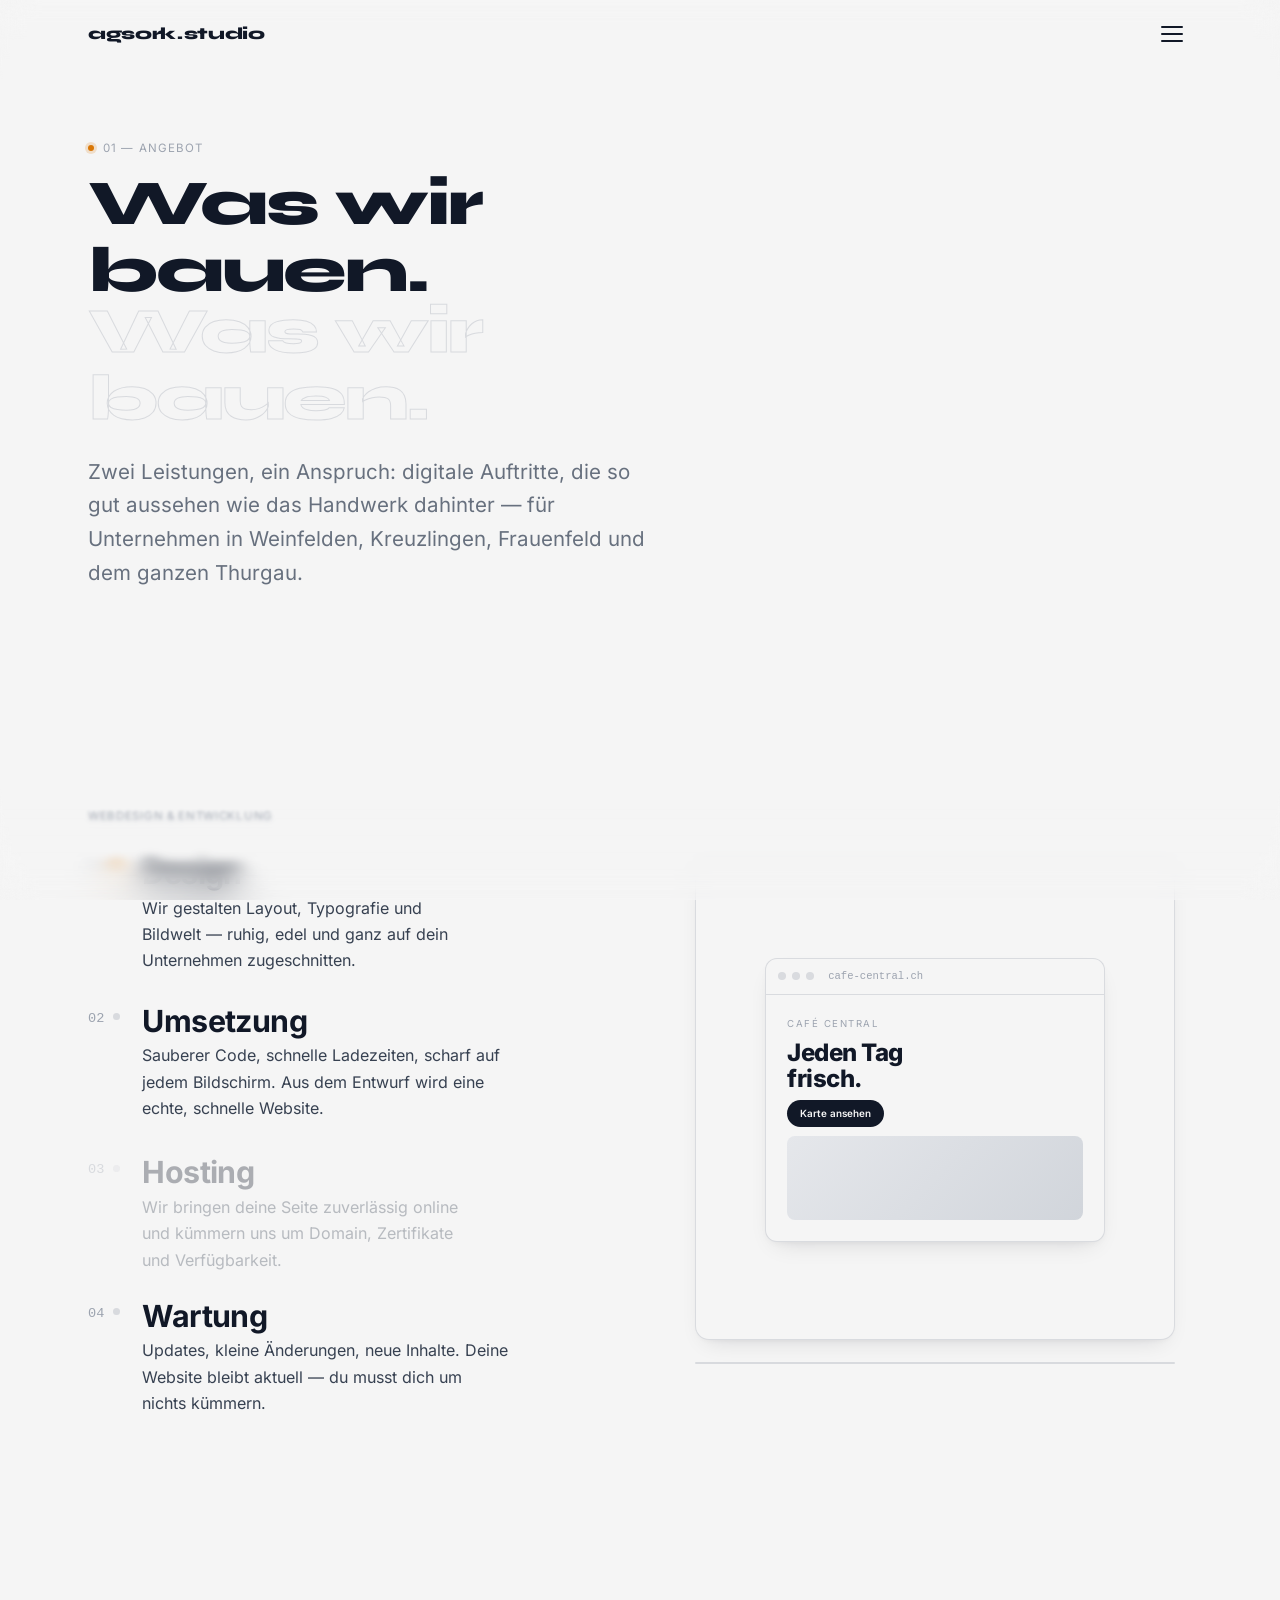
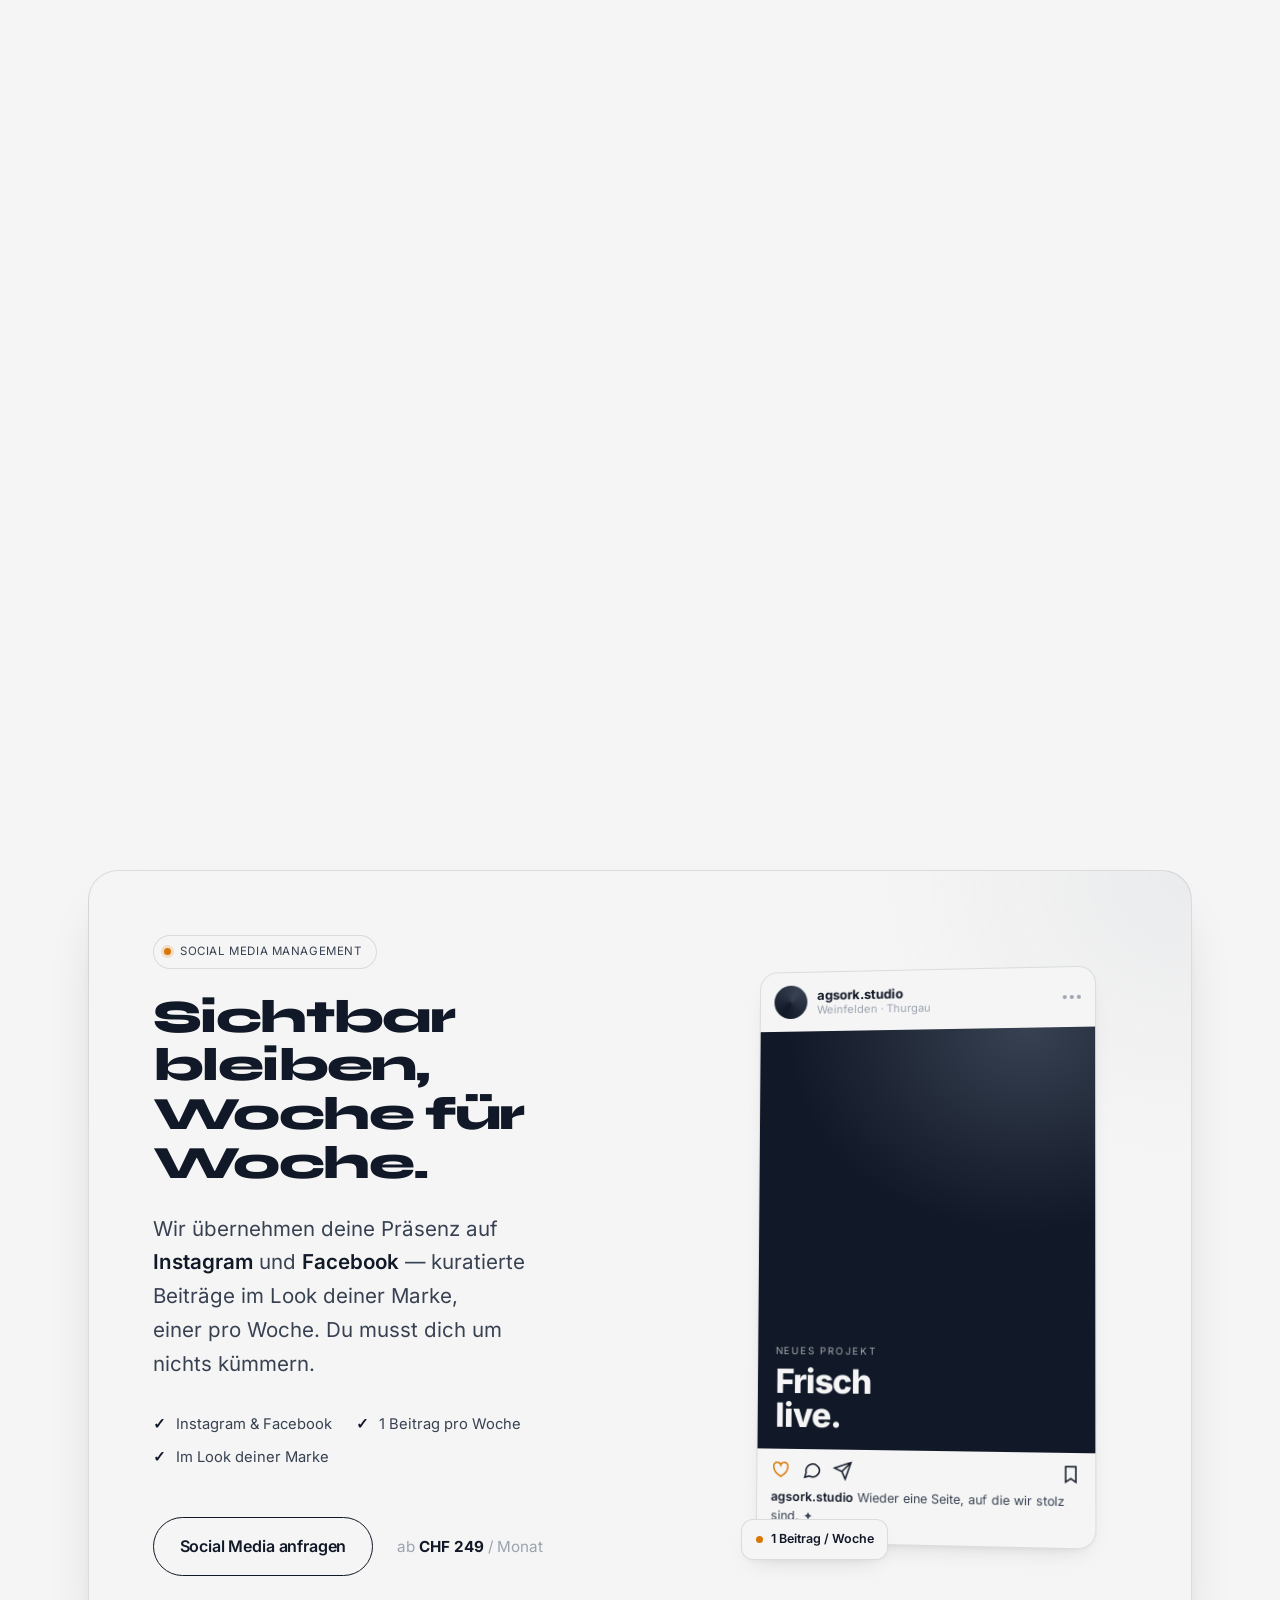
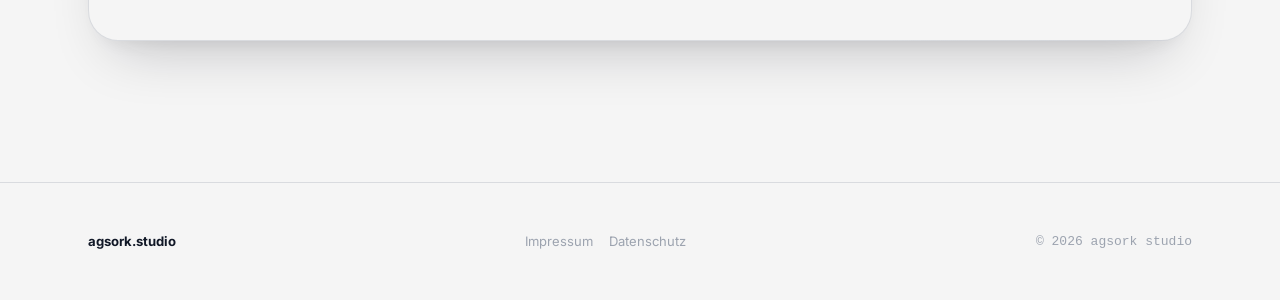
==== commit 9789a224: "P2-7/P2-8: Local SEO — Geo-Keywords & Service-Schema - Title/Description von Pricing & Kontakt mit O" ====
--- a/angebot/index.html
+++ b/angebot/index.html
@@ -98,7 +98,8 @@
           </h1>
           <p class="section-lead reveal" style="--i: 1">
             Zwei Leistungen, ein Anspruch: digitale Auftritte, die so gut
-            aussehen wie das Handwerk dahinter.
+            aussehen wie das Handwerk dahinter — für Unternehmen in Weinfelden,
+            Kreuzlingen, Frauenfeld und dem ganzen Thurgau.
           </p>
         </header>
       </div>
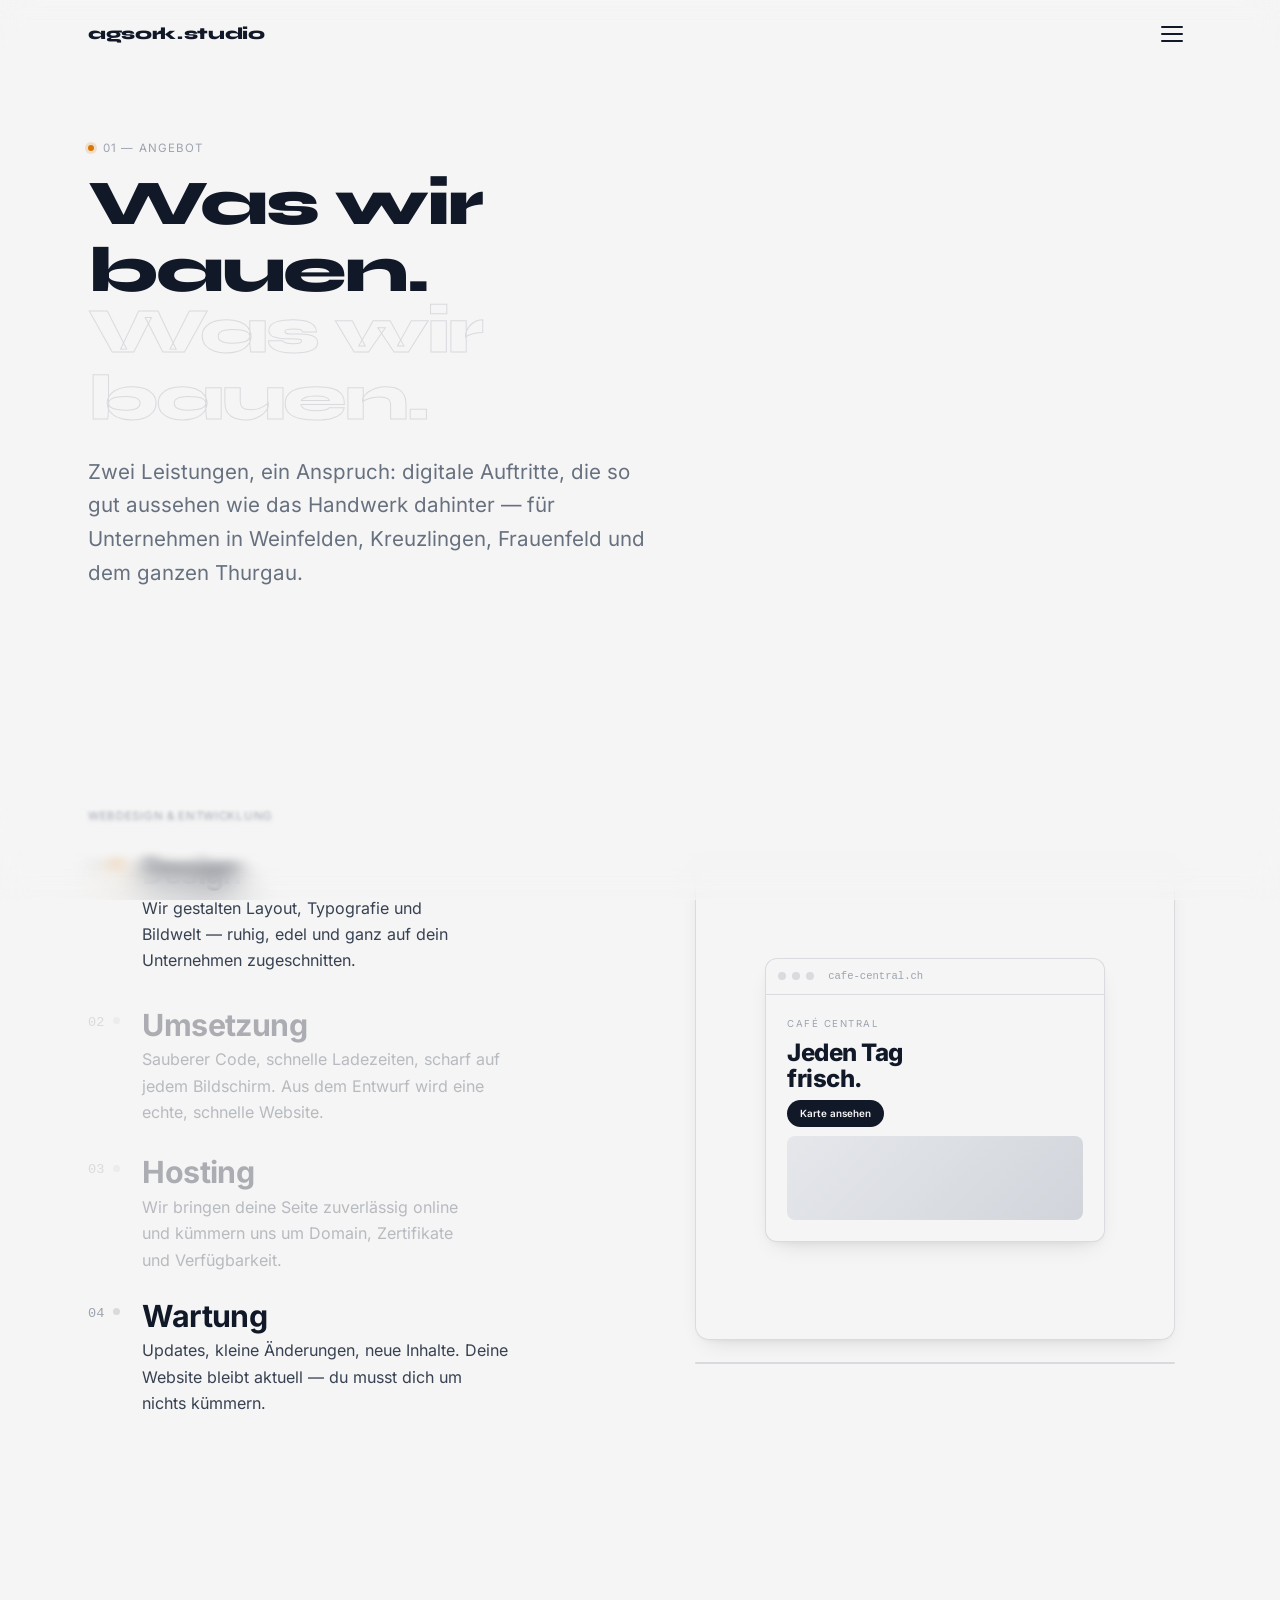
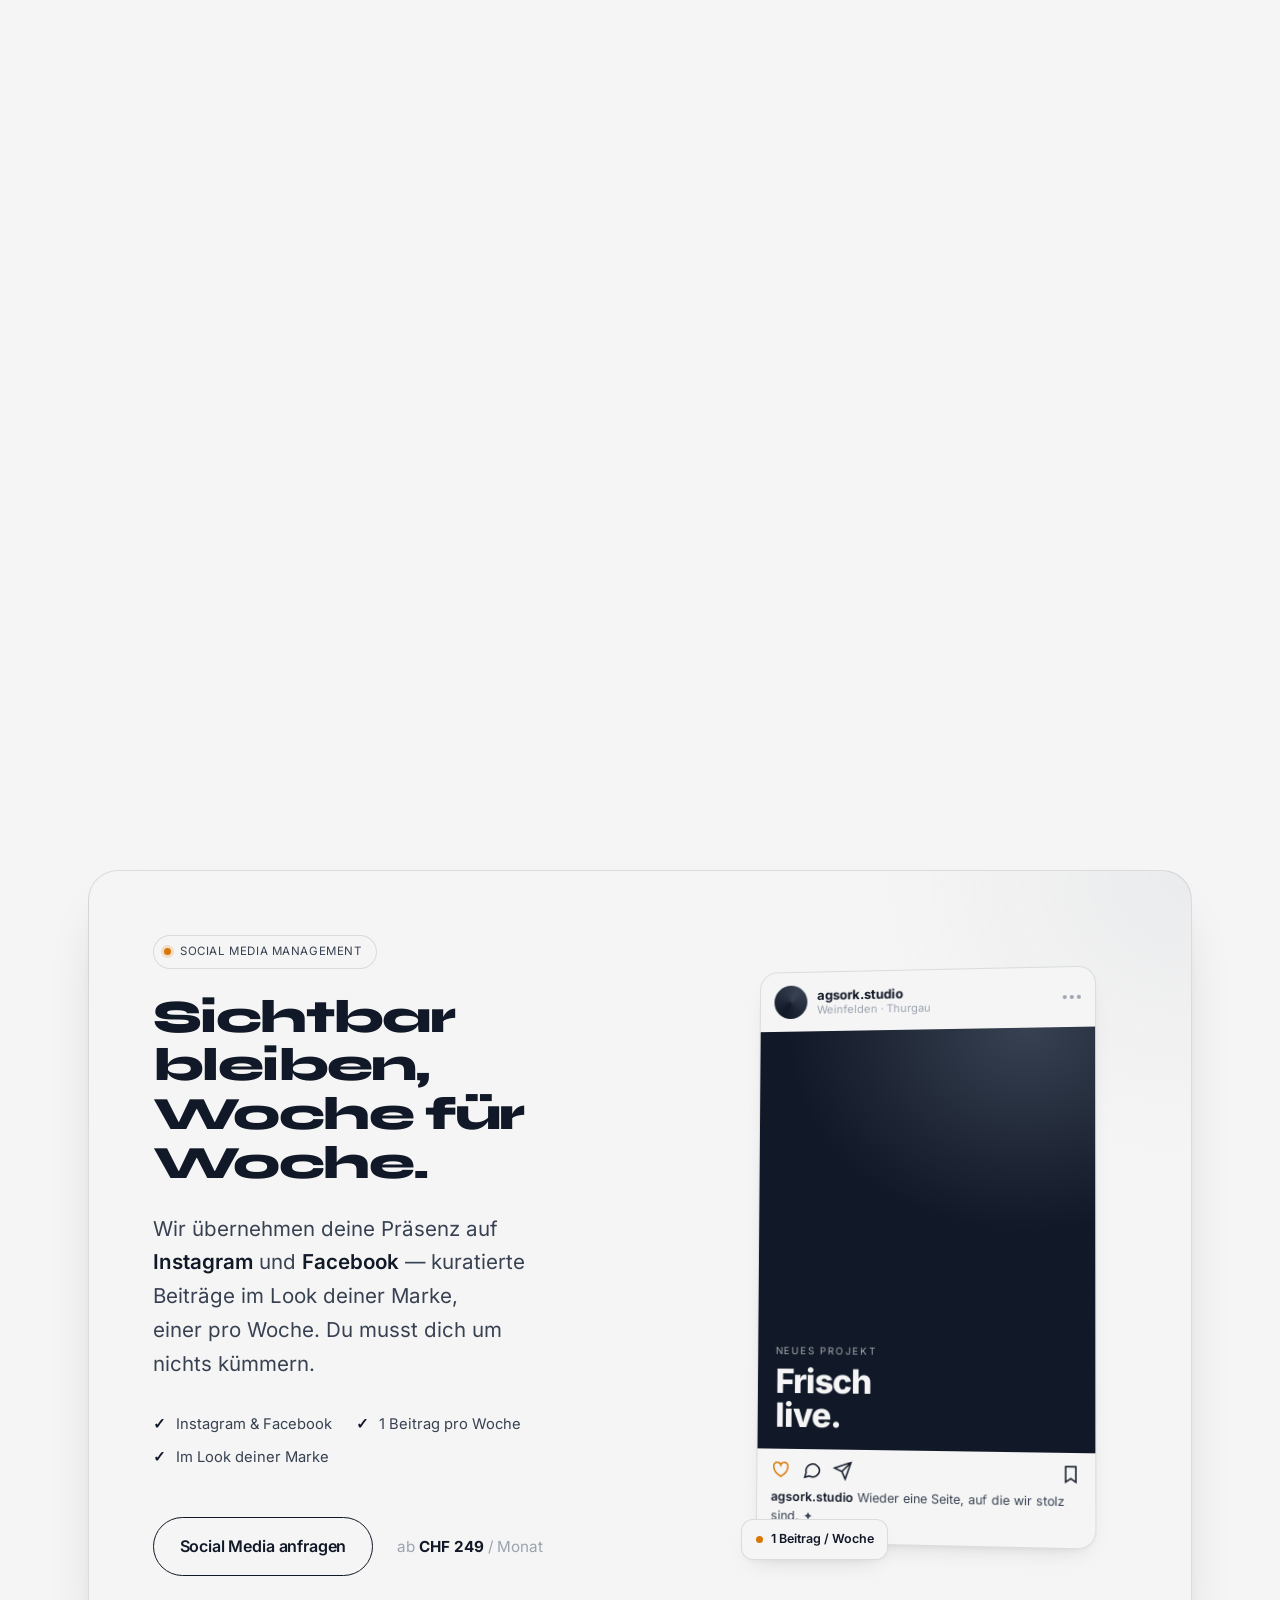
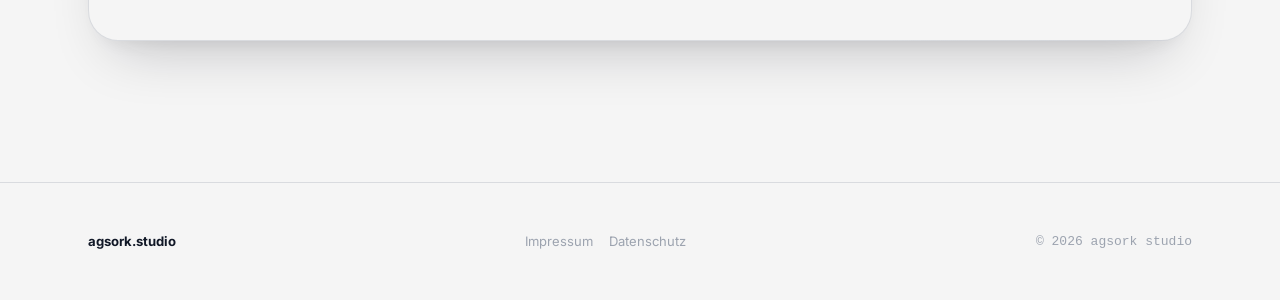
==== commit e633fd3b: "P3-11: Font-Preload in allen Seiten-Heads - <link rel=preload> fuer Inter- und Syne-Variable-woff2 (" ====
--- a/angebot/index.html
+++ b/angebot/index.html
@@ -33,6 +33,10 @@
 
   <!-- Schriften werden lokal gehostet (DSGVO/DSG Schweiz): @font-face in
        styles.css, Dateien unter /fonts/. Keine Anfrage an Google-Server. -->
+
+  <!-- Font-Preload: kritische Schriften früh anfordern -->
+  <link rel="preload" href="/fonts/Inter-Variable.woff2" as="font" type="font/woff2" crossorigin />
+  <link rel="preload" href="/fonts/Syne-Variable.woff2" as="font" type="font/woff2" crossorigin />
 
   <link rel="stylesheet" href="/styles.css?v=1.4.11" />
 </head>
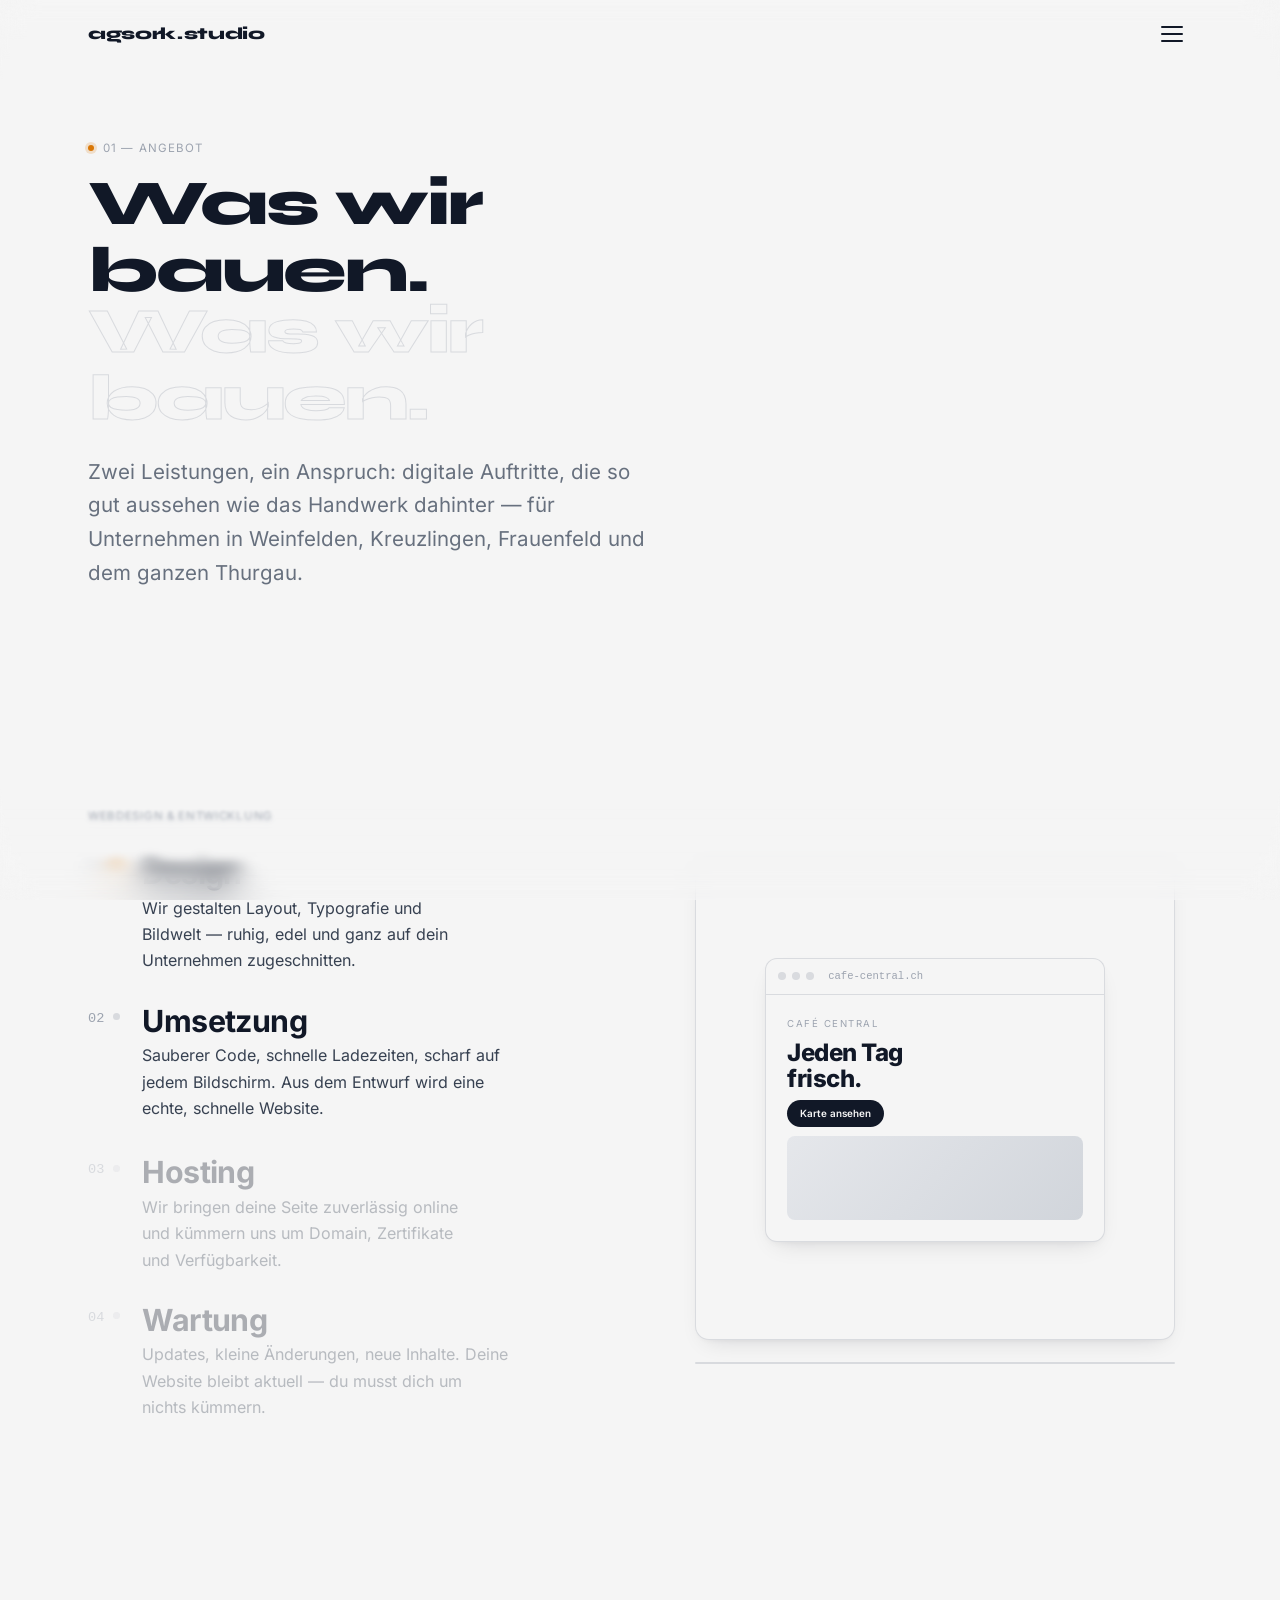
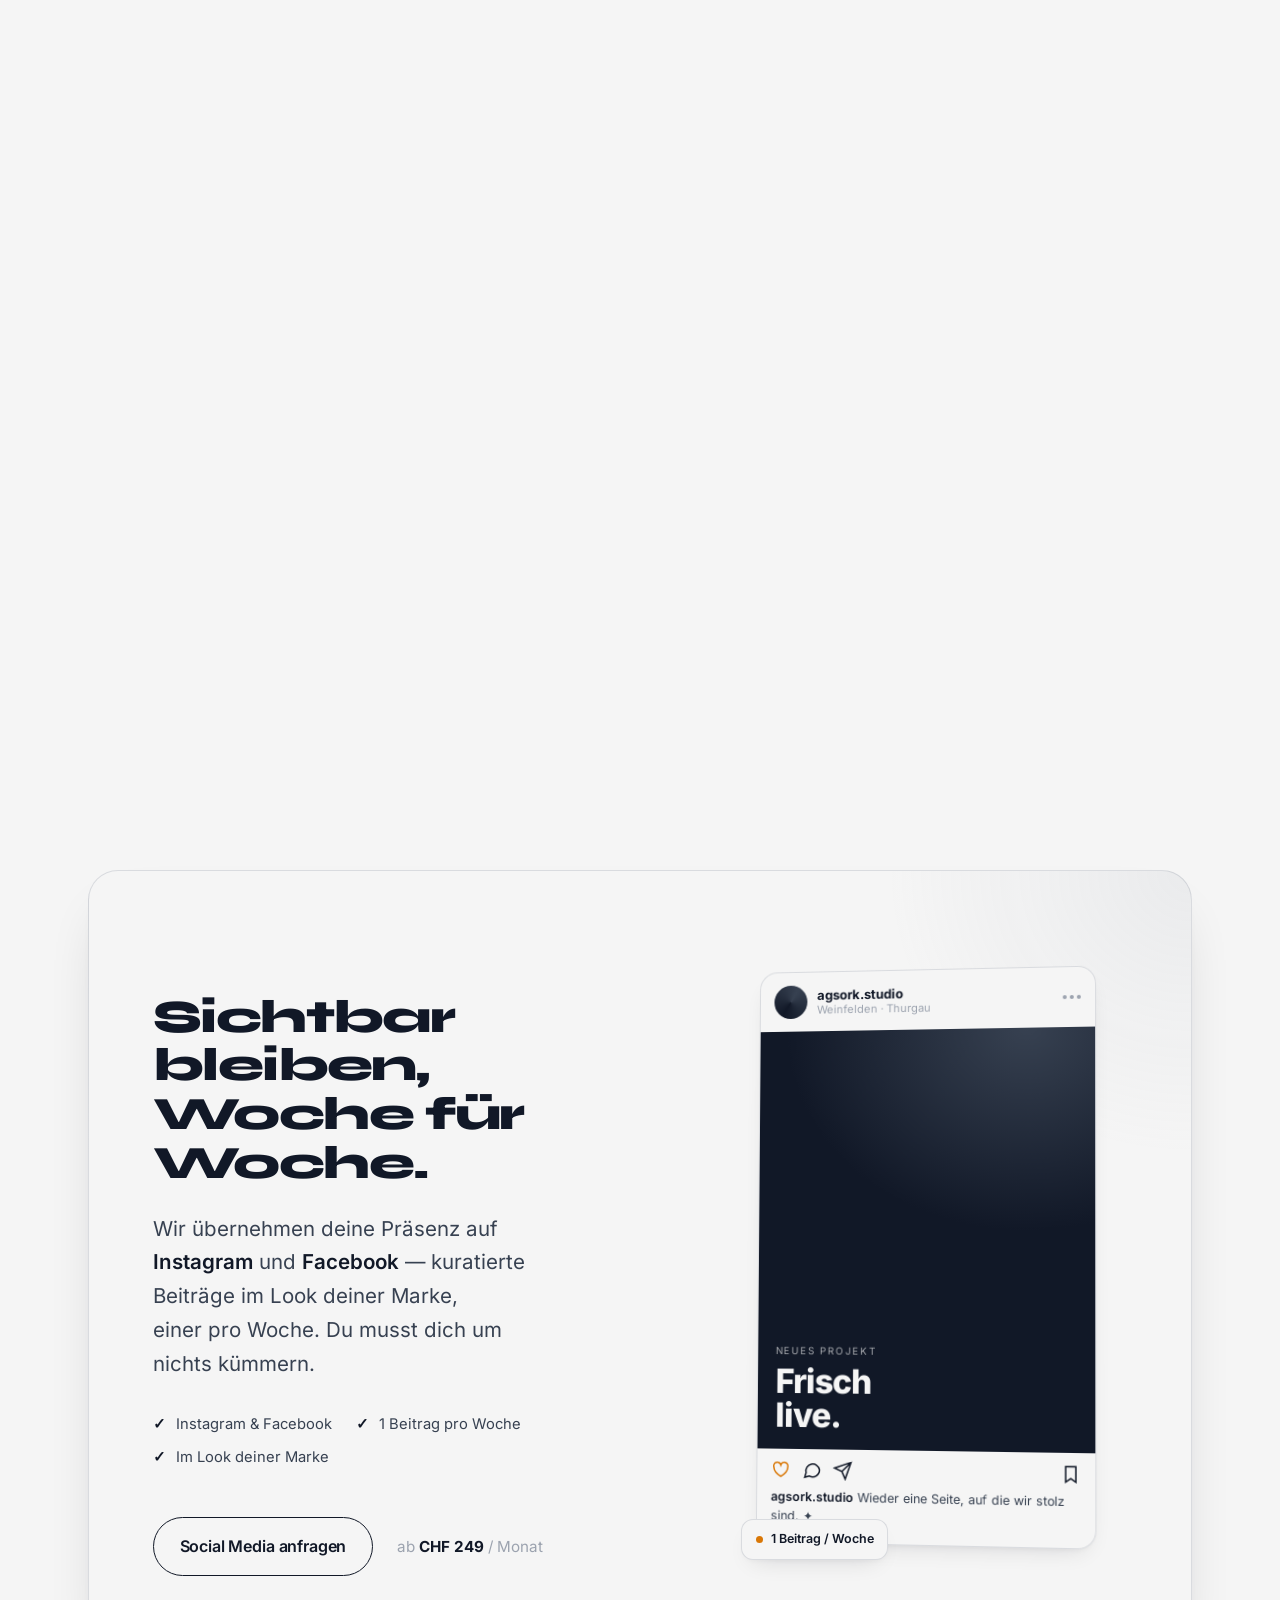
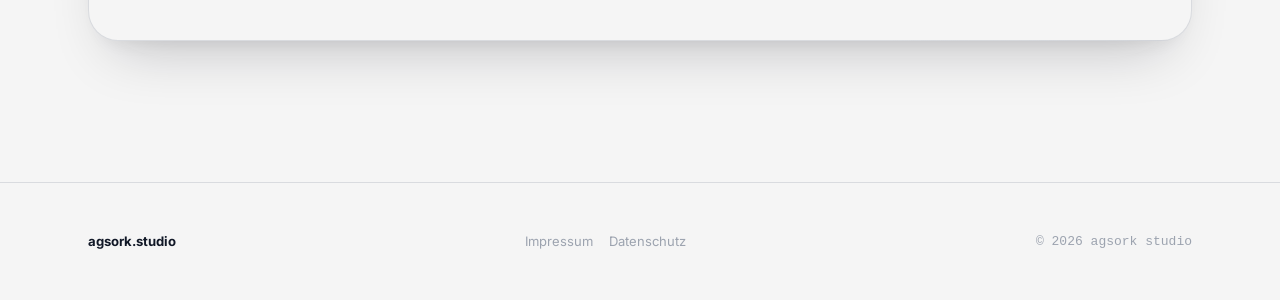
==== commit b32235d2: "Datenschutz: Kontaktformular + WhatsApp ergaenzt; Formular-TODO - Datenschutz-Modal in allen Dateien" ====
--- a/angebot/index.html
+++ b/angebot/index.html
@@ -392,6 +392,22 @@
           werden über Cloudflare Email Routing an ein Gmail-Postfach
           (Google LLC, USA) weitergeleitet.
         </p>
+        <h3>Kontaktformular</h3>
+        <p>
+          Das Kontaktformular auf der Kontakt-Seite wird über den
+          Drittanbieter Formspree (Formspree, Inc., USA) verarbeitet und an
+          uns weitergeleitet. Dabei werden die von dir eingegebenen Daten
+          (Name, E-Mail-Adresse, ggf. Unternehmen, Nachricht) an Formspree
+          übermittelt. Eine Datenübermittlung in die USA ist damit möglich.
+        </p>
+        <h3>WhatsApp</h3>
+        <p>
+          Der WhatsApp-Link in der Kontakt-Sektion öffnet einen Chat über
+          WhatsApp (Meta Platforms Ireland Ltd. bzw. Meta Platforms, Inc.,
+          USA). Für die Kommunikation darüber gelten die
+          Datenschutzbestimmungen von WhatsApp/Meta; wir haben auf die
+          dortige Datenverarbeitung keinen Einfluss.
+        </p>
         <h3>Cookies</h3>
         <p>Diese Website selbst setzt keine eigenen Cookies.</p>
         <h3>Deine Rechte</h3>
@@ -404,7 +420,7 @@
         <p>
           Wir behalten uns vor, diese Datenschutzerklärung anzupassen, sobald
           sich die Datenbearbeitung auf dieser Website ändert (z. B. bei
-          Einführung eines Kontaktformulars oder von Analyse-Tools).
+          Einführung von Analyse-Tools oder weiteren Drittdiensten).
         </p>
       </div>
     </div>
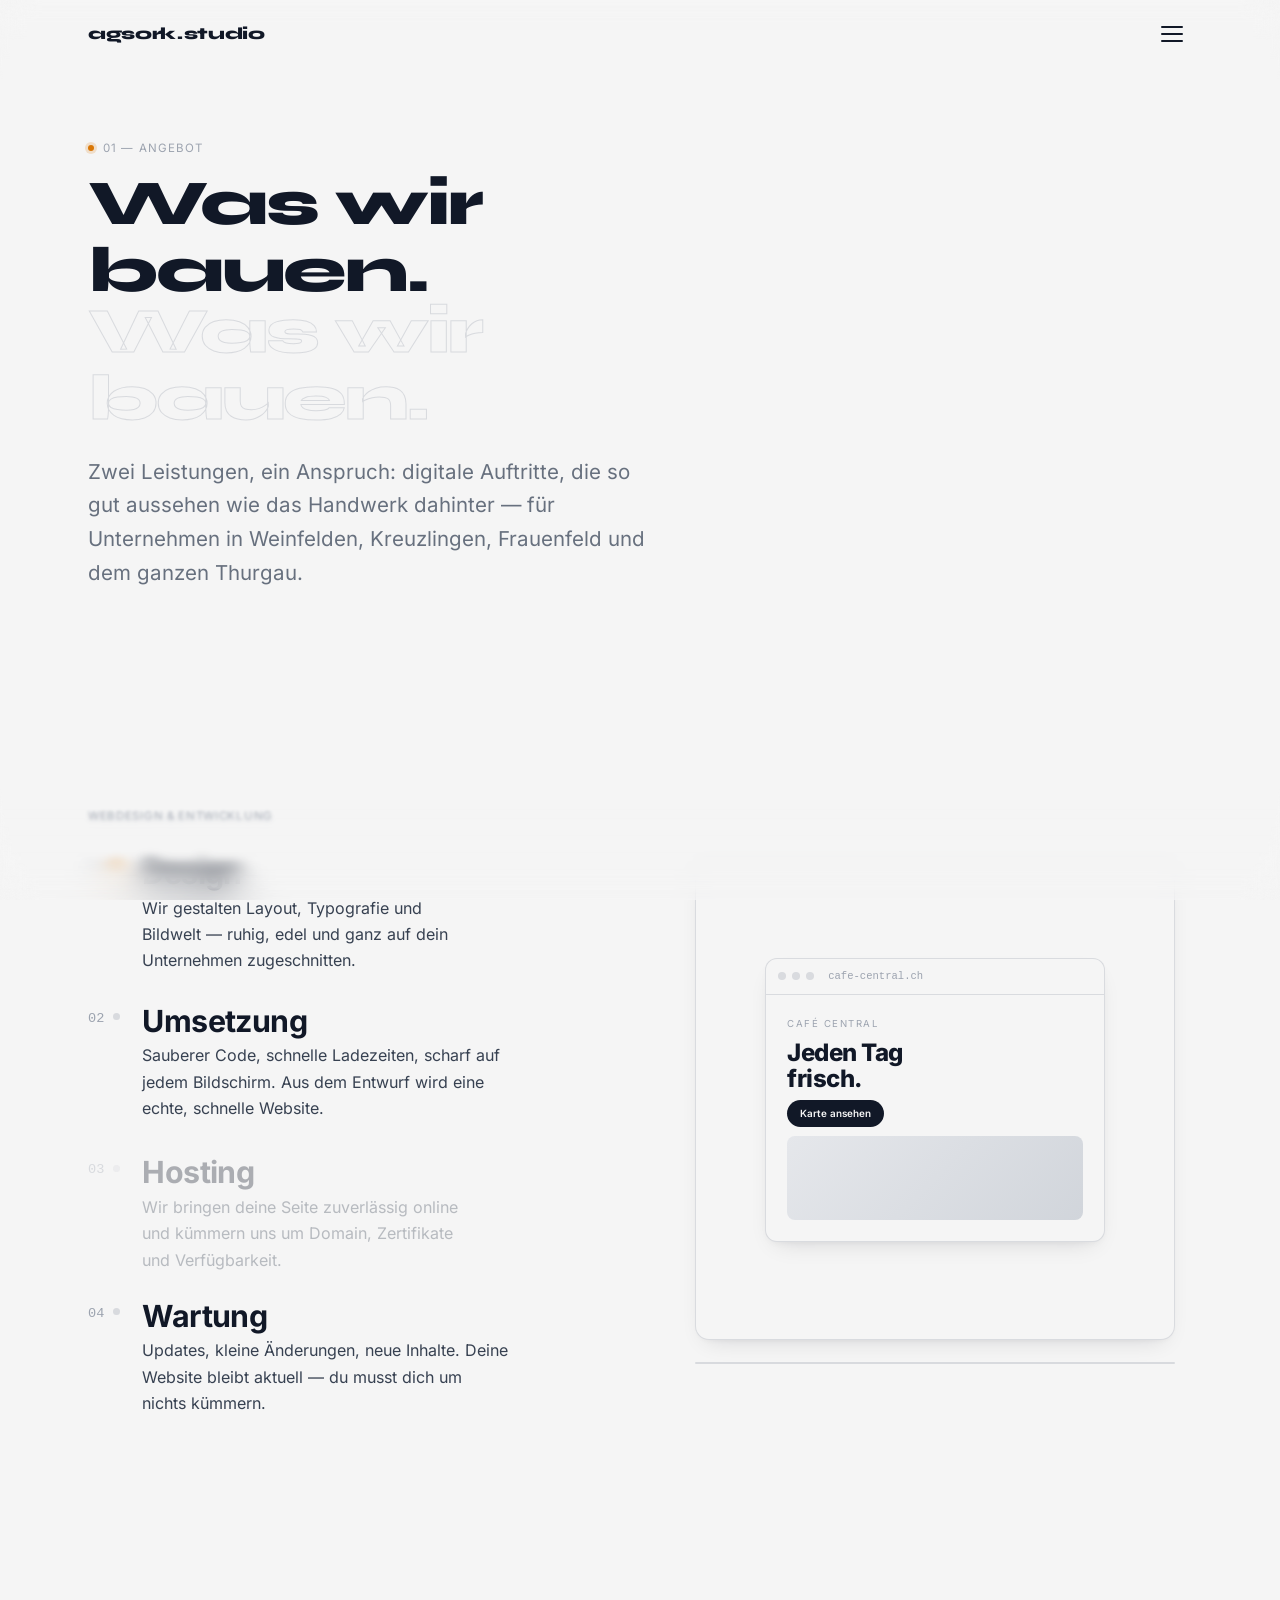
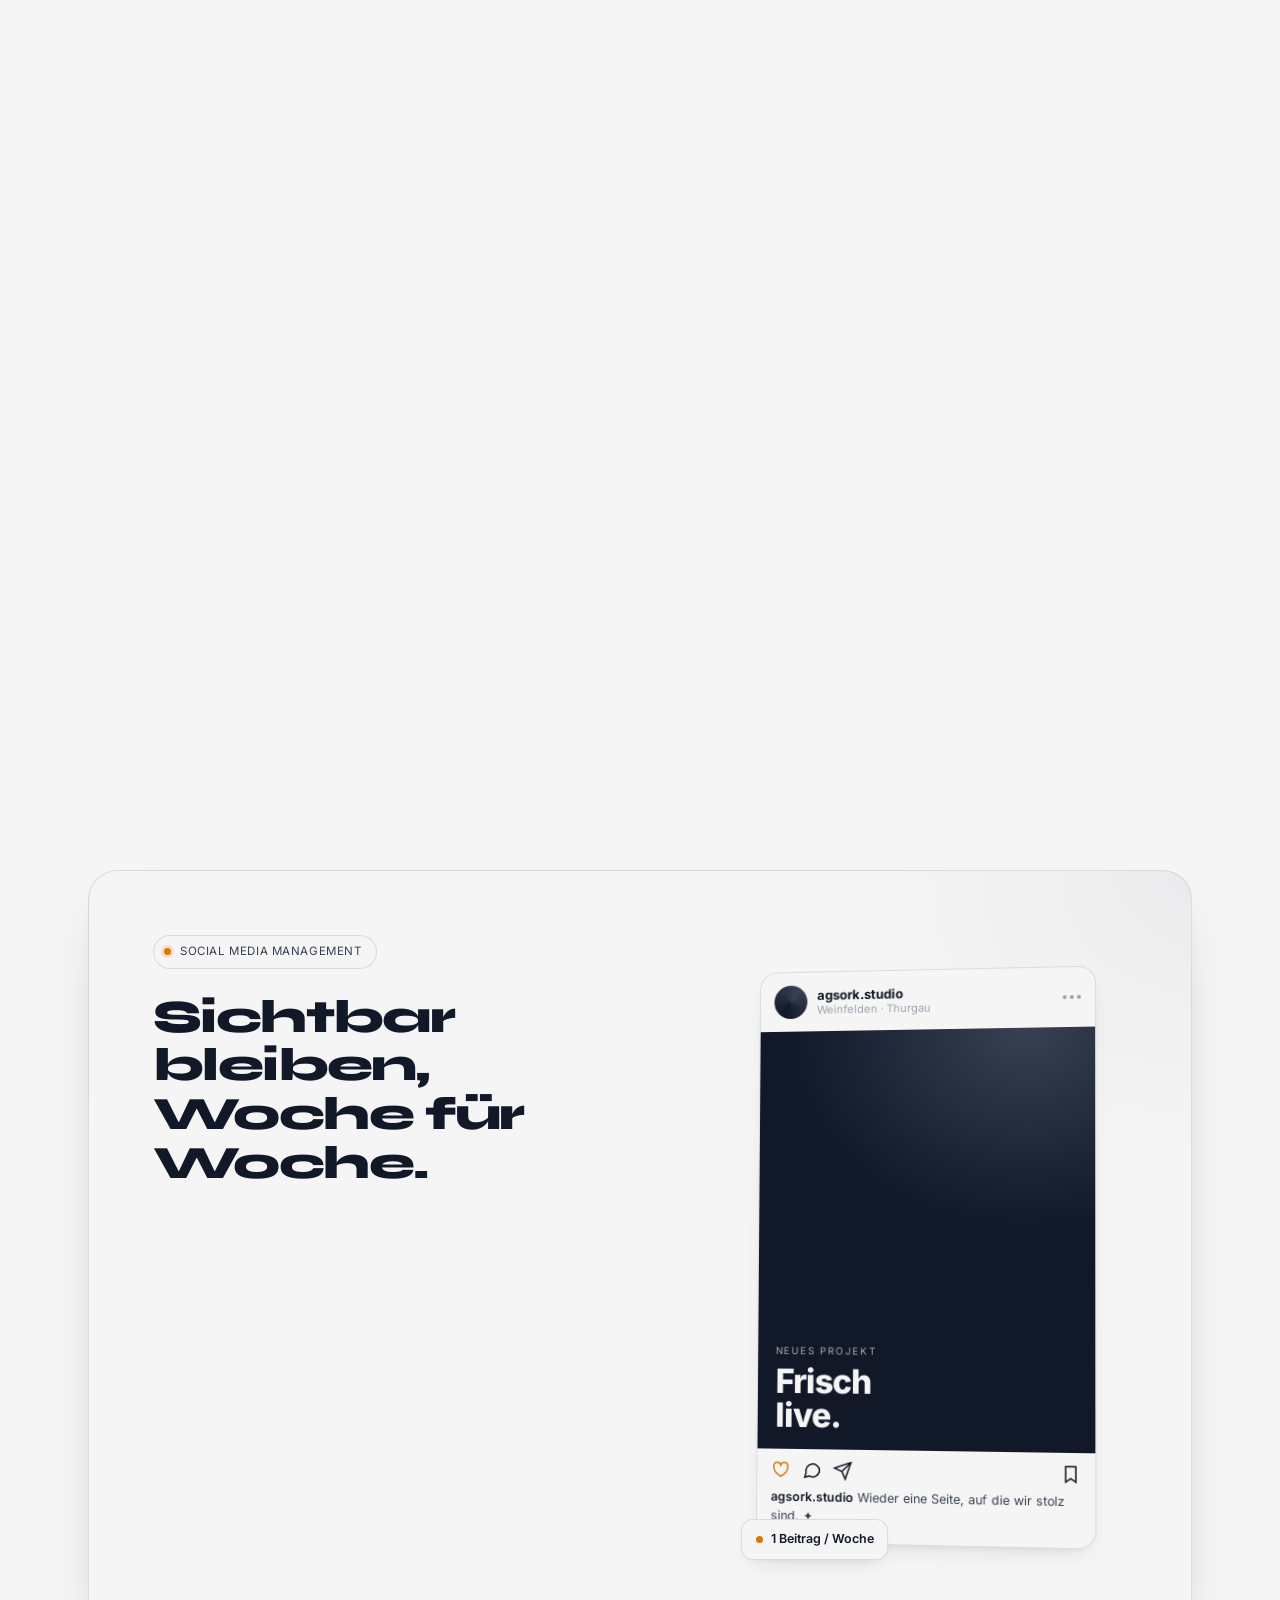
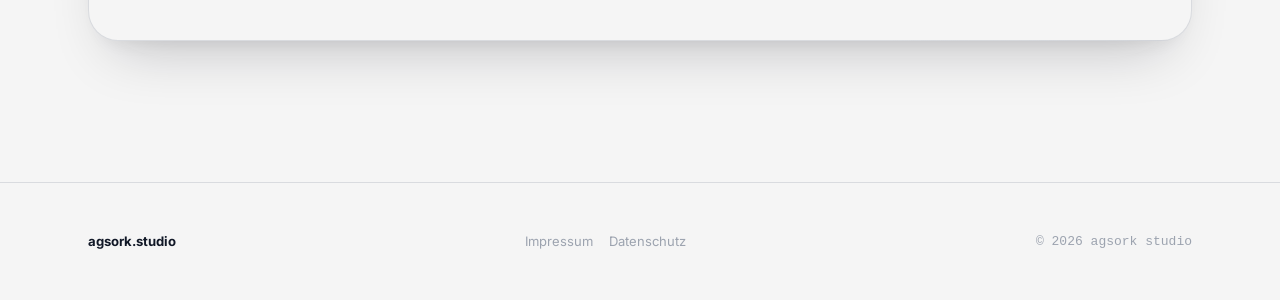
==== commit 4e7838f1: "Polish 1.4: Sprachkonsistenz, a11y & Meta-Tags - Pricing -> Preise (Menue in allen Seiten, plus Titl" ====
--- a/angebot/index.html
+++ b/angebot/index.html
@@ -3,6 +3,7 @@
 <head>
   <meta charset="UTF-8" />
   <meta name="viewport" content="width=device-width, initial-scale=1.0" />
+  <meta name="theme-color" content="#111827" />
   <title>Angebot — agsork studio</title>
   <meta
     name="description"
@@ -17,10 +18,11 @@
   <meta property="og:locale" content="de_CH" />
   <meta property="og:site_name" content="agsork studio" />
   <meta property="og:image" content="https://agsork.studio/og-image.jpg" />
+  <meta property="og:image:width" content="1200" />
+  <meta property="og:image:height" content="630" />
 
   <!-- Twitter / X -->
   <meta name="twitter:card" content="summary_large_image" />
-  <meta name="twitter:site" content="@AgsorkStudio" />
   <meta name="twitter:image" content="https://agsork.studio/og-image.jpg" />
   <meta name="twitter:title" content="Angebot — agsork studio" />
   <meta name="twitter:description" content="Website-Erstellung und Social Media für Unternehmen im Thurgau: Design, Umsetzung, Hosting und Wartung — plus kuratierte Beiträge auf Instagram und Facebook." />
@@ -81,8 +83,8 @@
        ============================================================ -->
   <div class="menu-overlay" id="menuOverlay" aria-hidden="true">
     <nav class="option-wheel" id="navWheel" aria-label="Hauptnavigation">
-      <a class="option-wheel__item" href="/angebot/">Angebot</a>
-      <a class="option-wheel__item" href="/pricing/">Pricing</a>
+      <a class="option-wheel__item" href="/angebot/" aria-current="page">Angebot</a>
+      <a class="option-wheel__item" href="/pricing/">Preise</a>
       <a class="option-wheel__item" href="/portfolio/">Portfolio</a>
       <a class="option-wheel__item" href="/kontakt/">Kontakt</a>
     </nav>
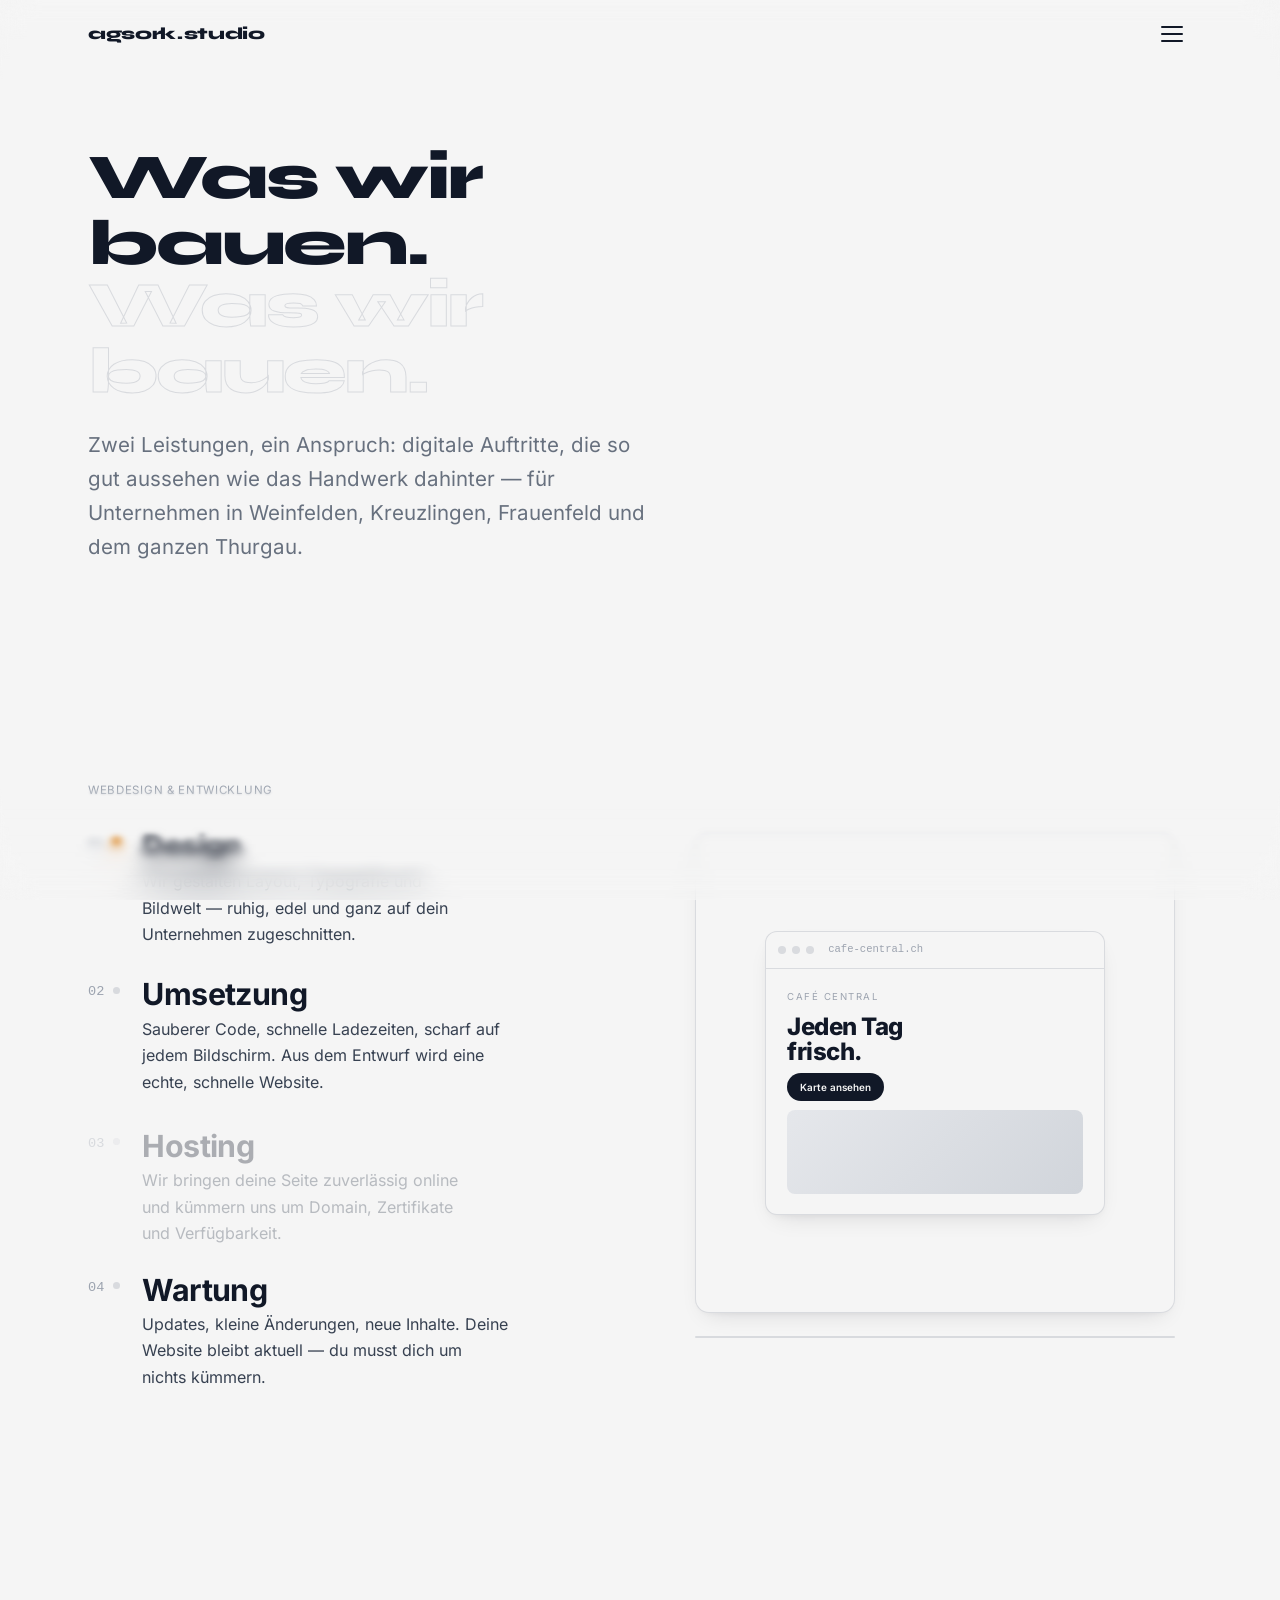
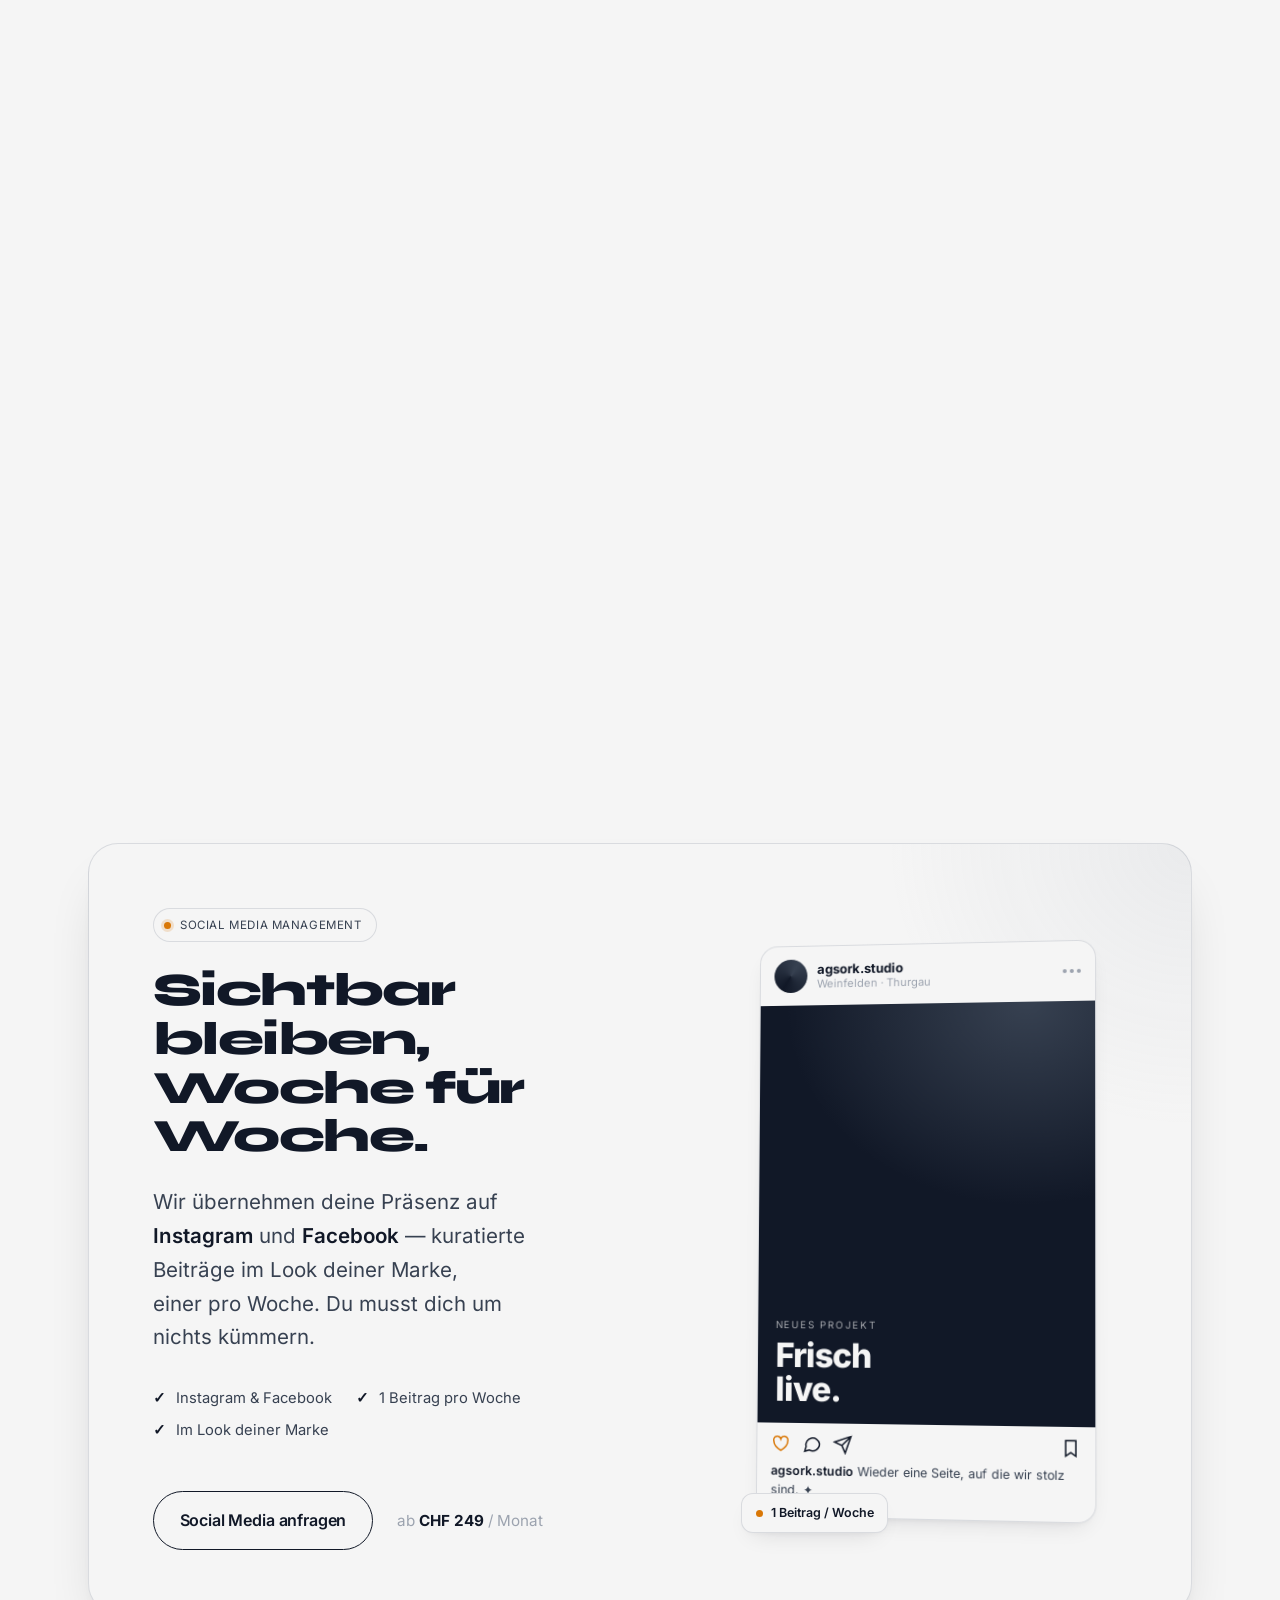
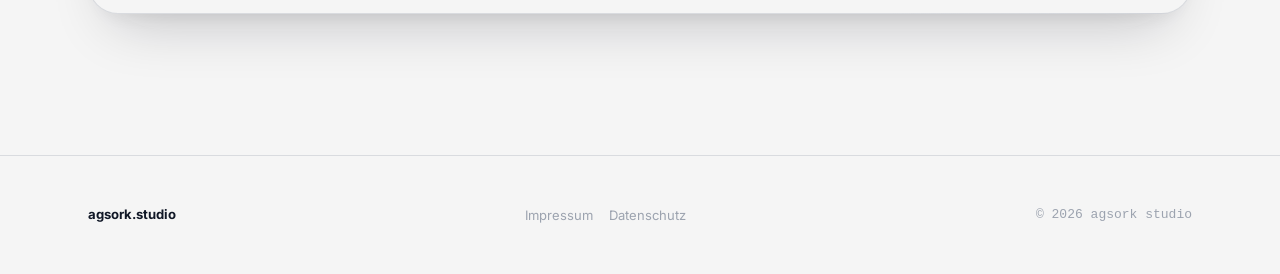
==== commit 5c0e6283: "Feinschliff: Scrollhinweis/Mockup-Note raus, Menü-Punkt & Eyebrows - Home: "Mehr"-Scrollhinweis entf" ====
--- a/angebot/index.html
+++ b/angebot/index.html
@@ -40,7 +40,7 @@
   <link rel="preload" href="/fonts/Inter-Variable.woff2" as="font" type="font/woff2" crossorigin />
   <link rel="preload" href="/fonts/Syne-Variable.woff2" as="font" type="font/woff2" crossorigin />
 
-  <link rel="stylesheet" href="/styles.css?v=1.4.11" />
+  <link rel="stylesheet" href="/styles.css?v=1.4.12" />
 </head>
 
 <body>
@@ -97,7 +97,6 @@
     <section class="section angebot" id="angebot">
       <div class="container">
         <header class="section-head">
-          <p class="eyebrow reveal">01 — Angebot</p>
           <h1 class="kinetic-title">
             <span class="kt-row" data-dir="l">Was wir bauen.</span>
             <span class="kt-row kt-ghost" data-dir="r" aria-hidden="true">Was wir bauen.</span>
@@ -428,6 +427,6 @@
     </div>
   </div>
 
-  <script src="/script.js?v=1.4.11"></script>
+  <script src="/script.js?v=1.4.12"></script>
 </body>
 </html>
--- a/styles.css
+++ b/styles.css
@@ -479,7 +479,10 @@
   margin-right: 0.65rem;
   border-radius: 50%;
   background: var(--c-warm);
+  /* auf die Mitte der Grossbuchstaben ausrichten (statt x-Höhe);
+     em skaliert mit der Menü-Schriftgrösse, bleibt also über alle Breiten mittig */
   vertical-align: middle;
+  transform: translateY(-0.1em);
 }
 @media (prefers-reduced-motion: reduce) {
   .option-wheel__item { transition: color 0.2s ease; }
@@ -1787,14 +1790,6 @@
 
 @media (max-width: 760px) {
   .contact-layout { grid-template-columns: 1fr; }
-}
-
-/* Hero-Mockup: Hinweis „beispielhafte Darstellung" (1.4) */
-.hv-note {
-  margin-top: 2.4rem;
-  text-align: center;
-  font-size: var(--fs-small);
-  color: var(--c-muted);
 }
 
 /* Portfolio: einladender CTA-Block zur Kontaktseite (1.4) */
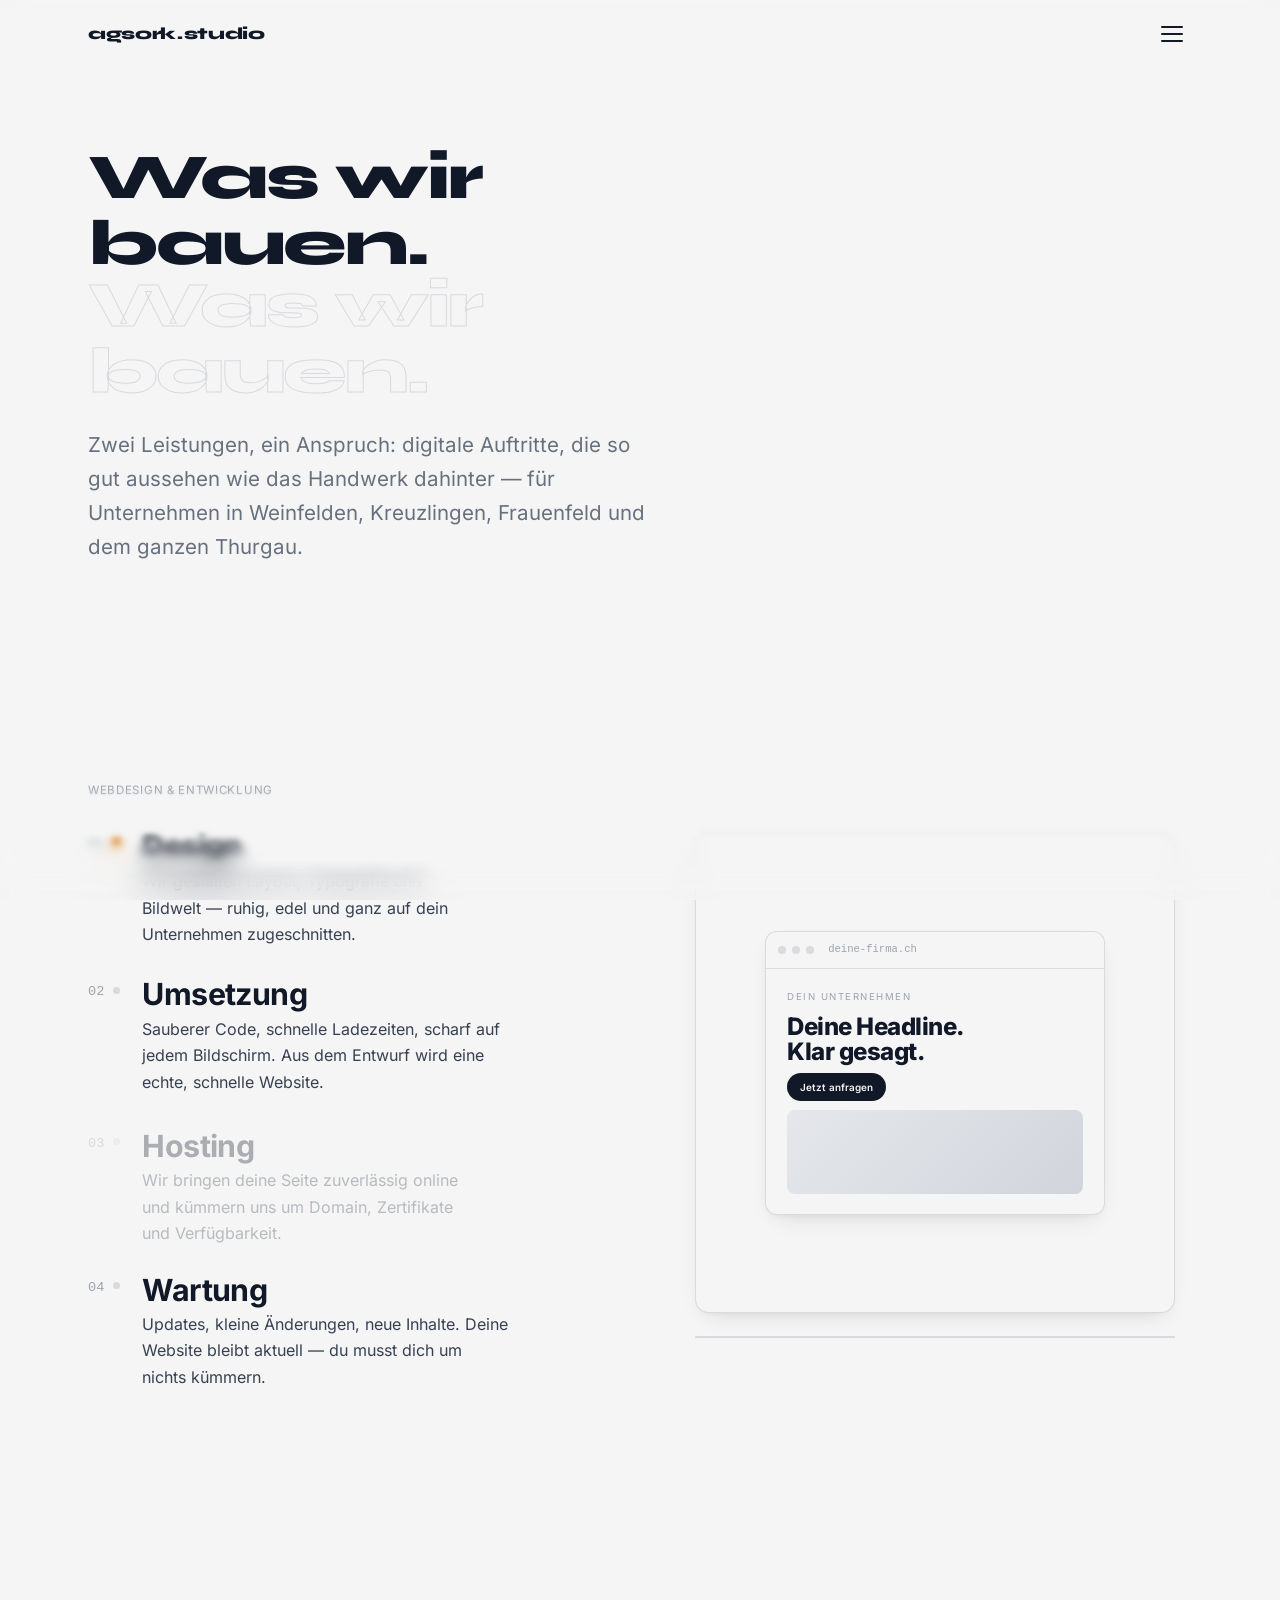
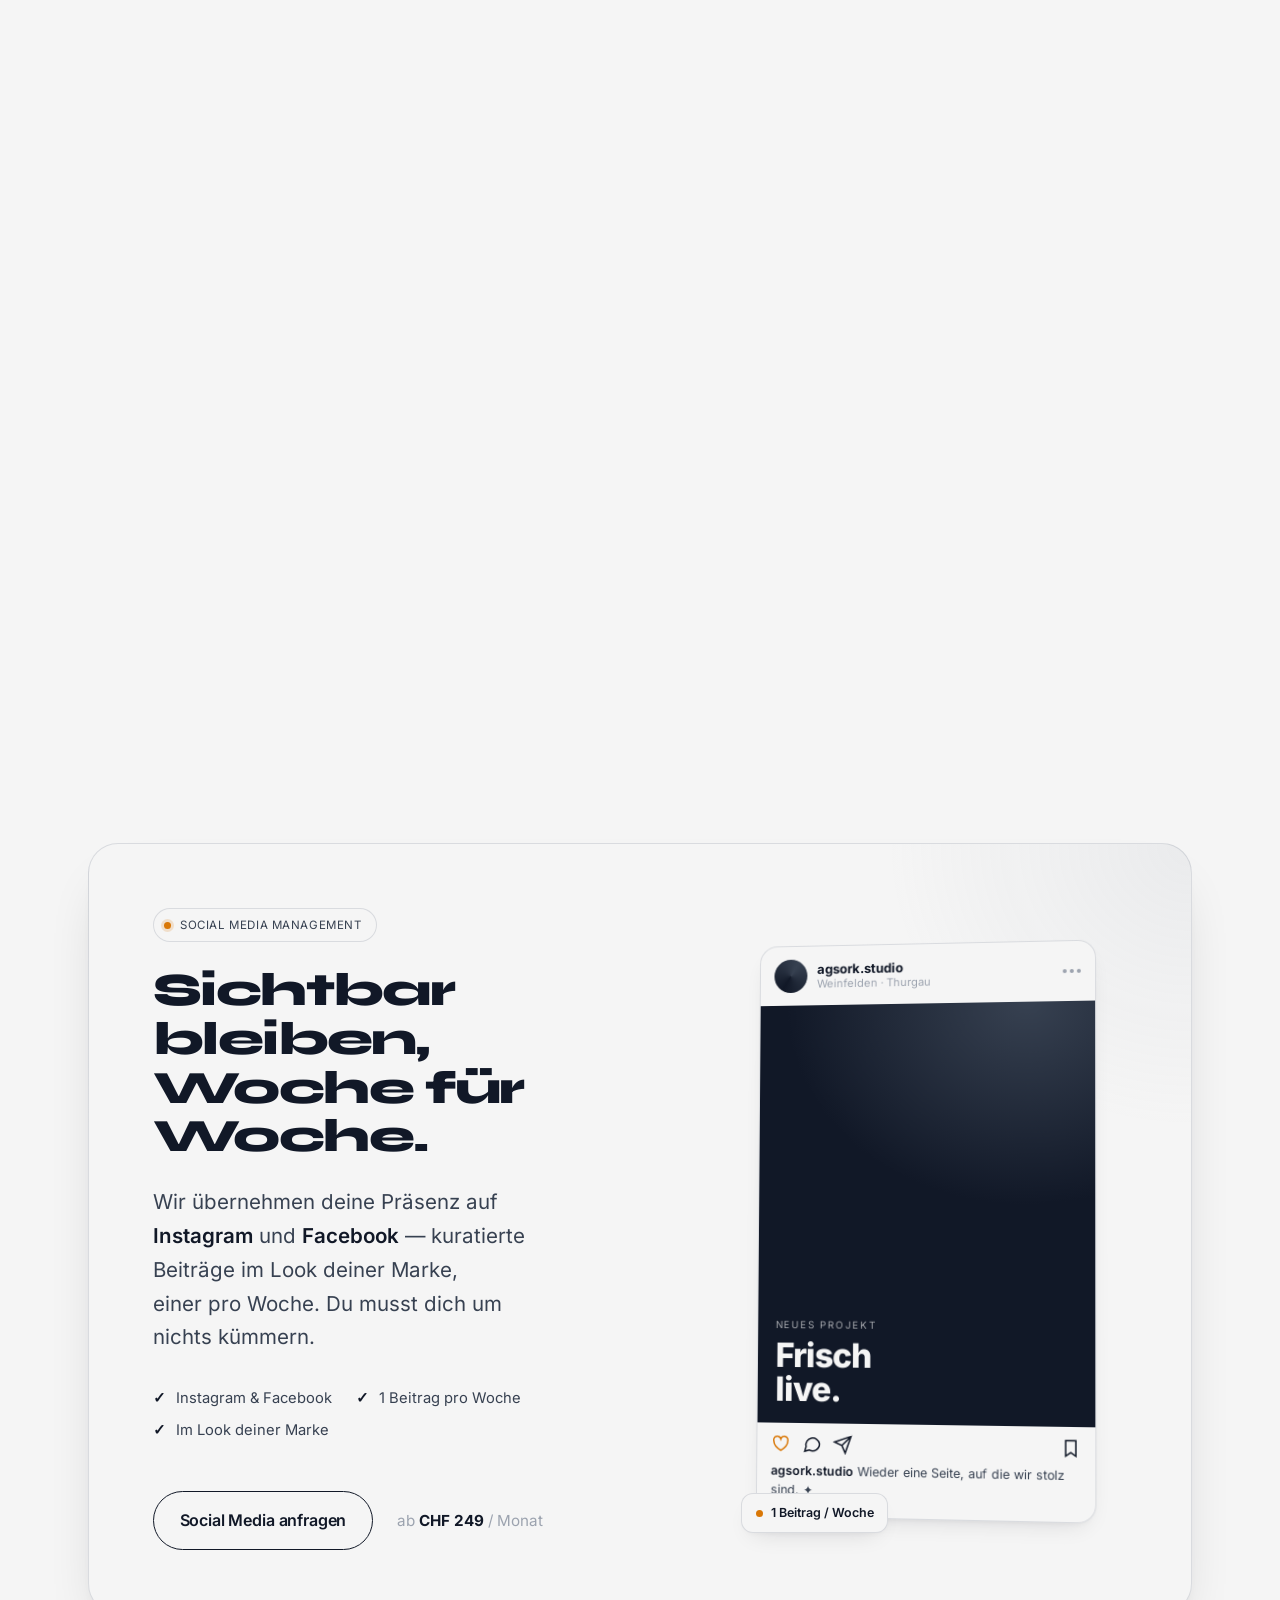
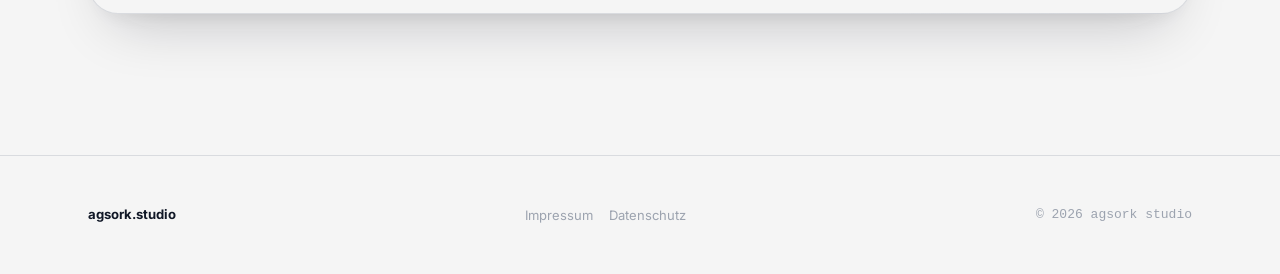
==== commit 7dea8a66: "v1.5.1: Angebot-Mockup entfiktionalisieren (Café Central -> generisch) Gleicher Fix wie im Hero (v1." ====
--- a/angebot/index.html
+++ b/angebot/index.html
@@ -40,7 +40,7 @@
   <link rel="preload" href="/fonts/Inter-Variable.woff2" as="font" type="font/woff2" crossorigin />
   <link rel="preload" href="/fonts/Syne-Variable.woff2" as="font" type="font/woff2" crossorigin />
 
-  <link rel="stylesheet" href="/styles.css?v=1.4.12" />
+  <link rel="stylesheet" href="/styles.css?v=1.5.1" />
 </head>
 
 <body>
@@ -160,12 +160,12 @@
                   <div class="mini-browser">
                     <div class="mb-bar">
                       <span></span><span></span><span></span>
-                      <em class="mb-url">cafe-central.ch</em>
+                      <em class="mb-url">deine-firma.ch</em>
                     </div>
                     <div class="mb-page">
-                      <p class="mb-eyebrow">Café Central</p>
-                      <p class="mb-title">Jeden Tag<br />frisch.</p>
-                      <span class="mb-cta">Karte ansehen</span>
+                      <p class="mb-eyebrow">Dein Unternehmen</p>
+                      <p class="mb-title">Deine Headline.<br />Klar&nbsp;gesagt.</p>
+                      <span class="mb-cta">Jetzt anfragen</span>
                       <div class="mb-media"></div>
                     </div>
                   </div>
@@ -427,6 +427,6 @@
     </div>
   </div>
 
-  <script src="/script.js?v=1.4.12"></script>
+  <script src="/script.js?v=1.5.1"></script>
 </body>
 </html>
--- a/styles.css
+++ b/styles.css
@@ -560,6 +560,12 @@
   align-items: center;
   gap: var(--space-2);
   flex-wrap: wrap;
+}
+/* Micro-Trust: Risiko-Abbau direkt unter dem CTA */
+.hero-microtrust {
+  margin-top: var(--space-2);
+  font-size: 0.92rem;
+  color: var(--c-mid);
 }
 /* Trust-Strip: ehrliche Signale statt erfundener Zahlen */
 .hero-trust {
